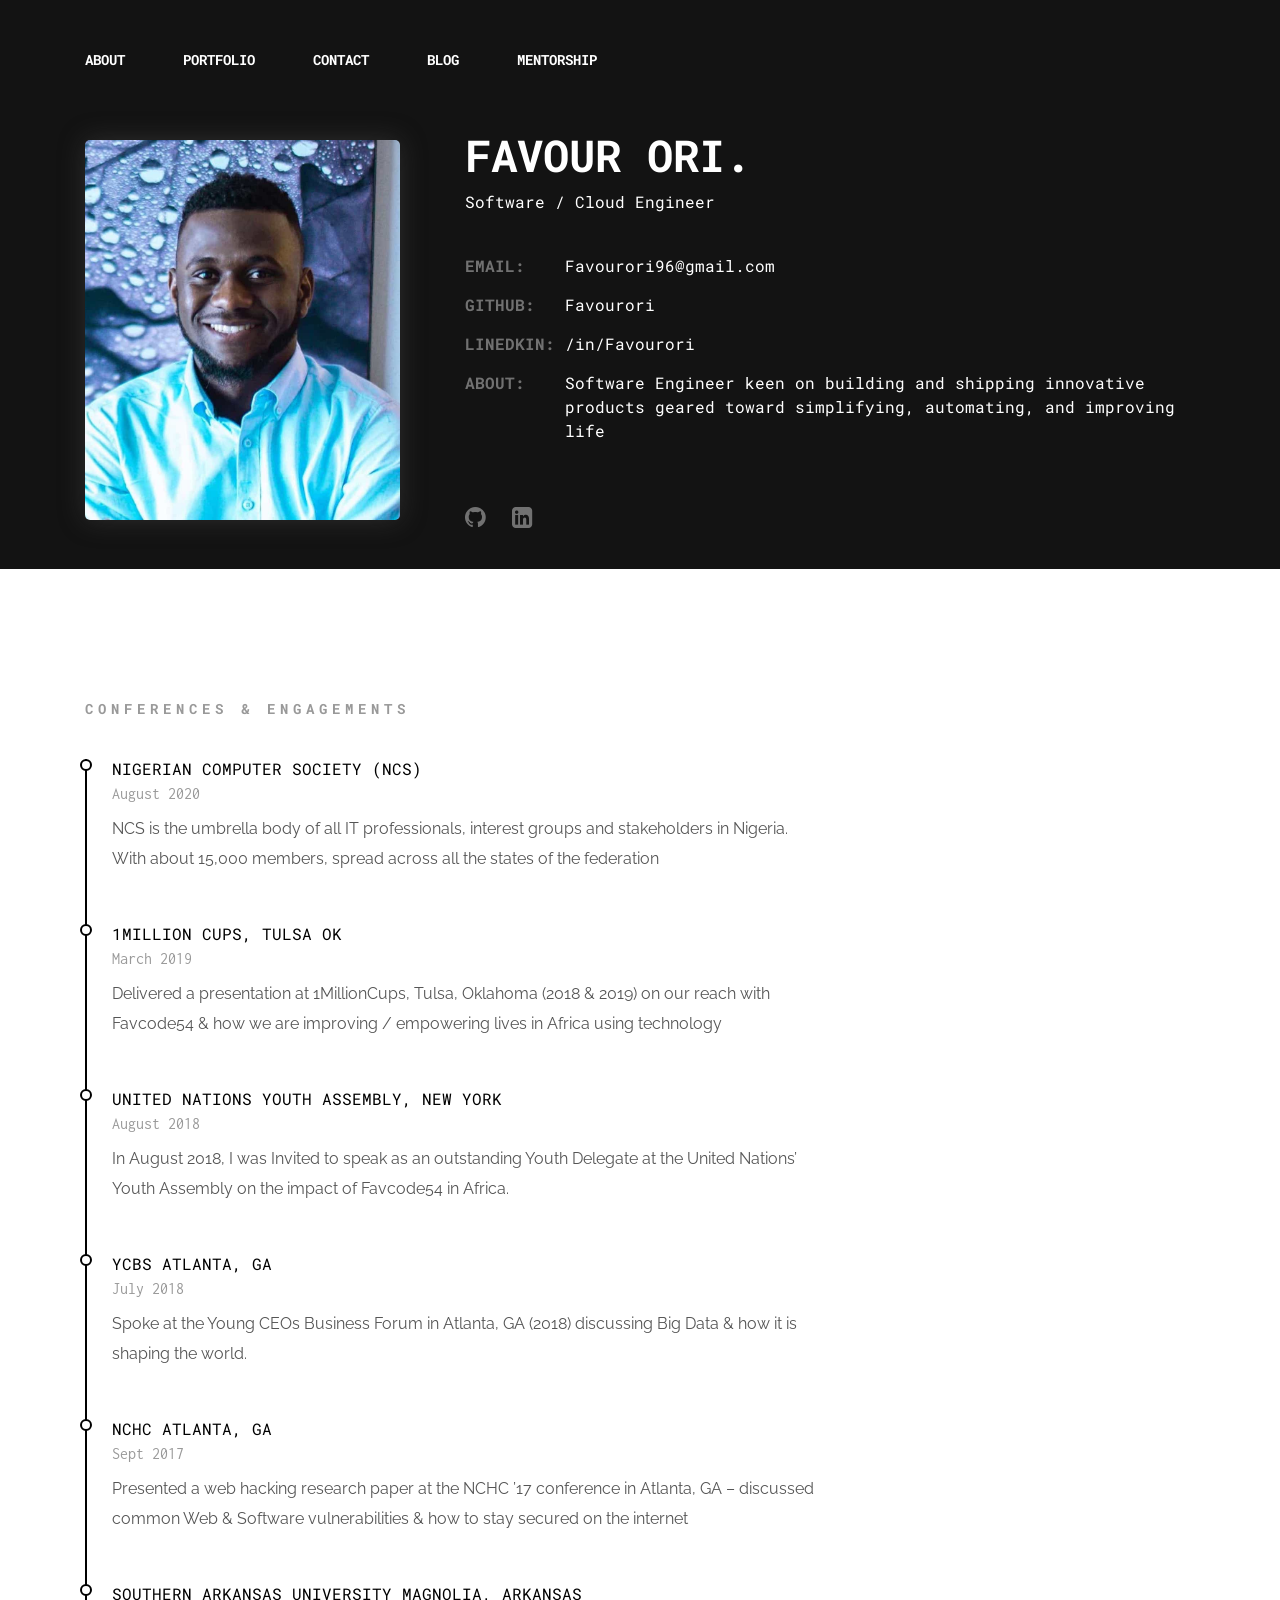
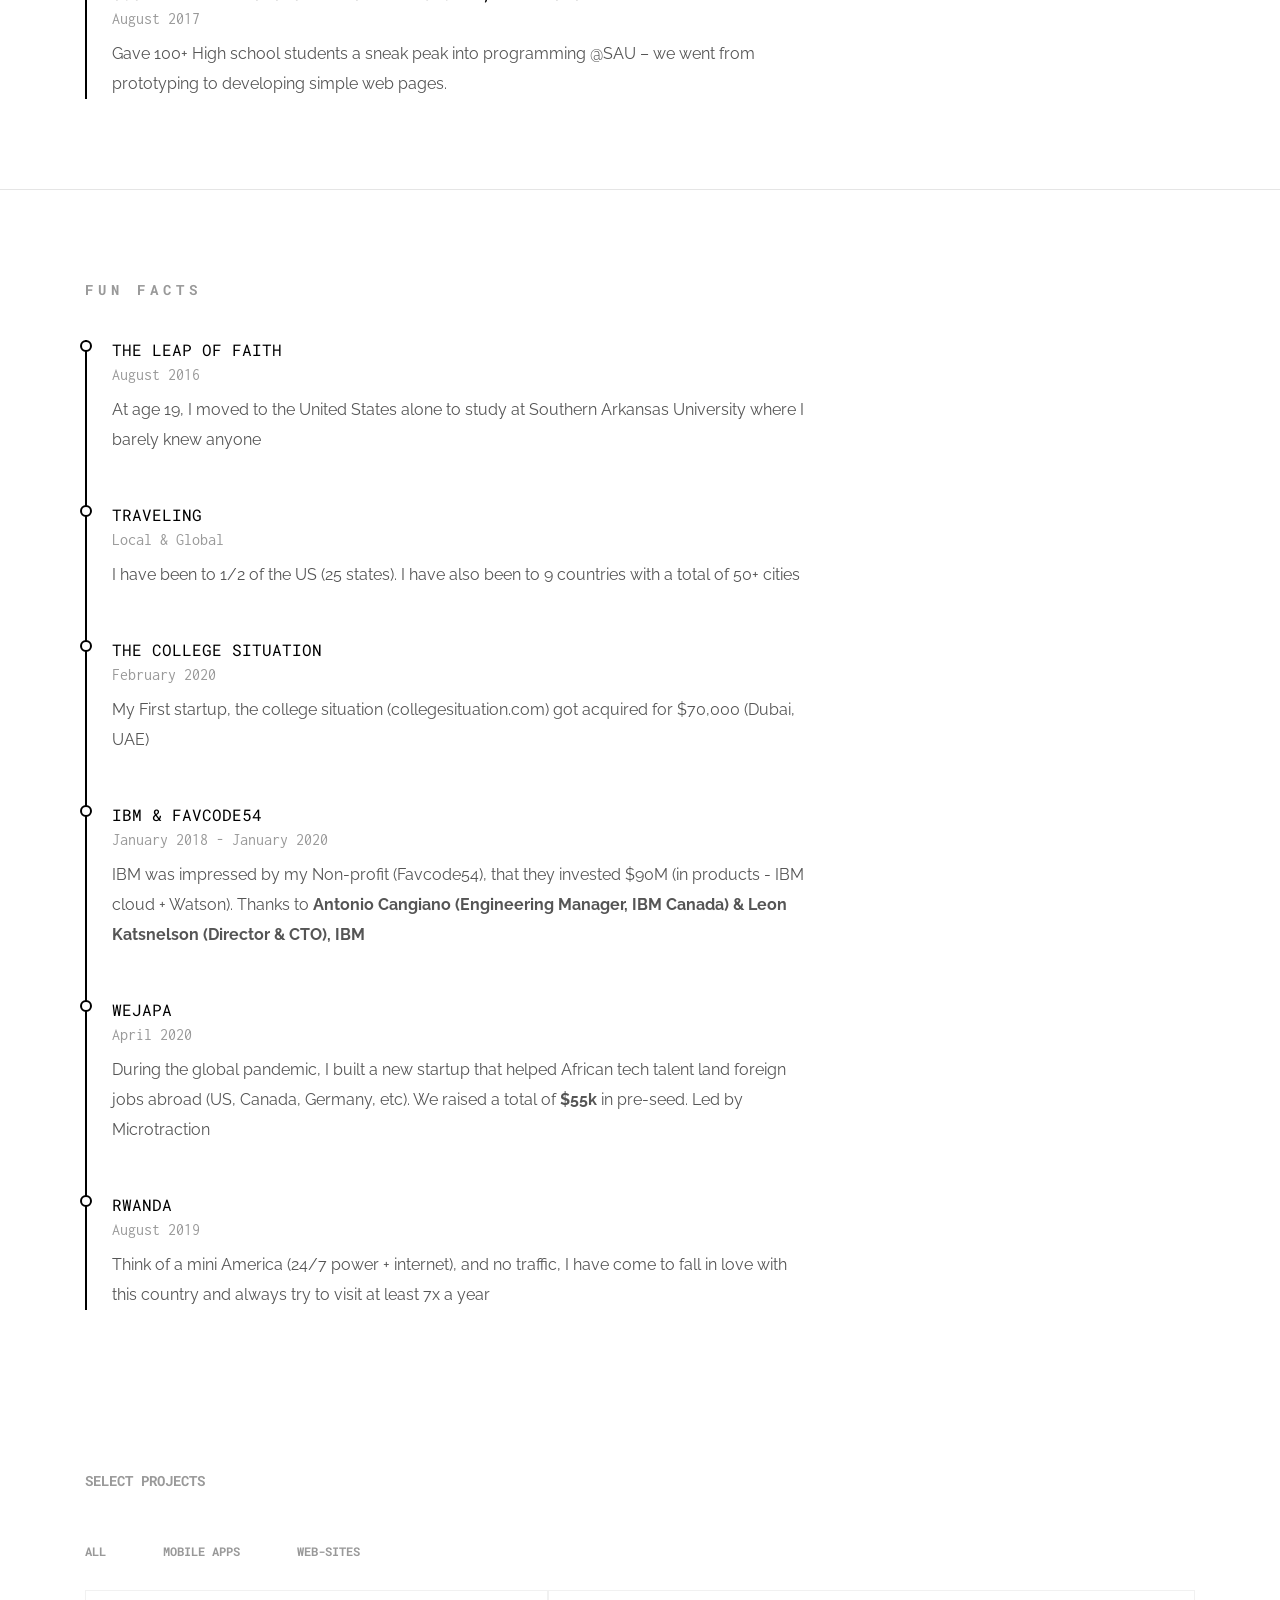
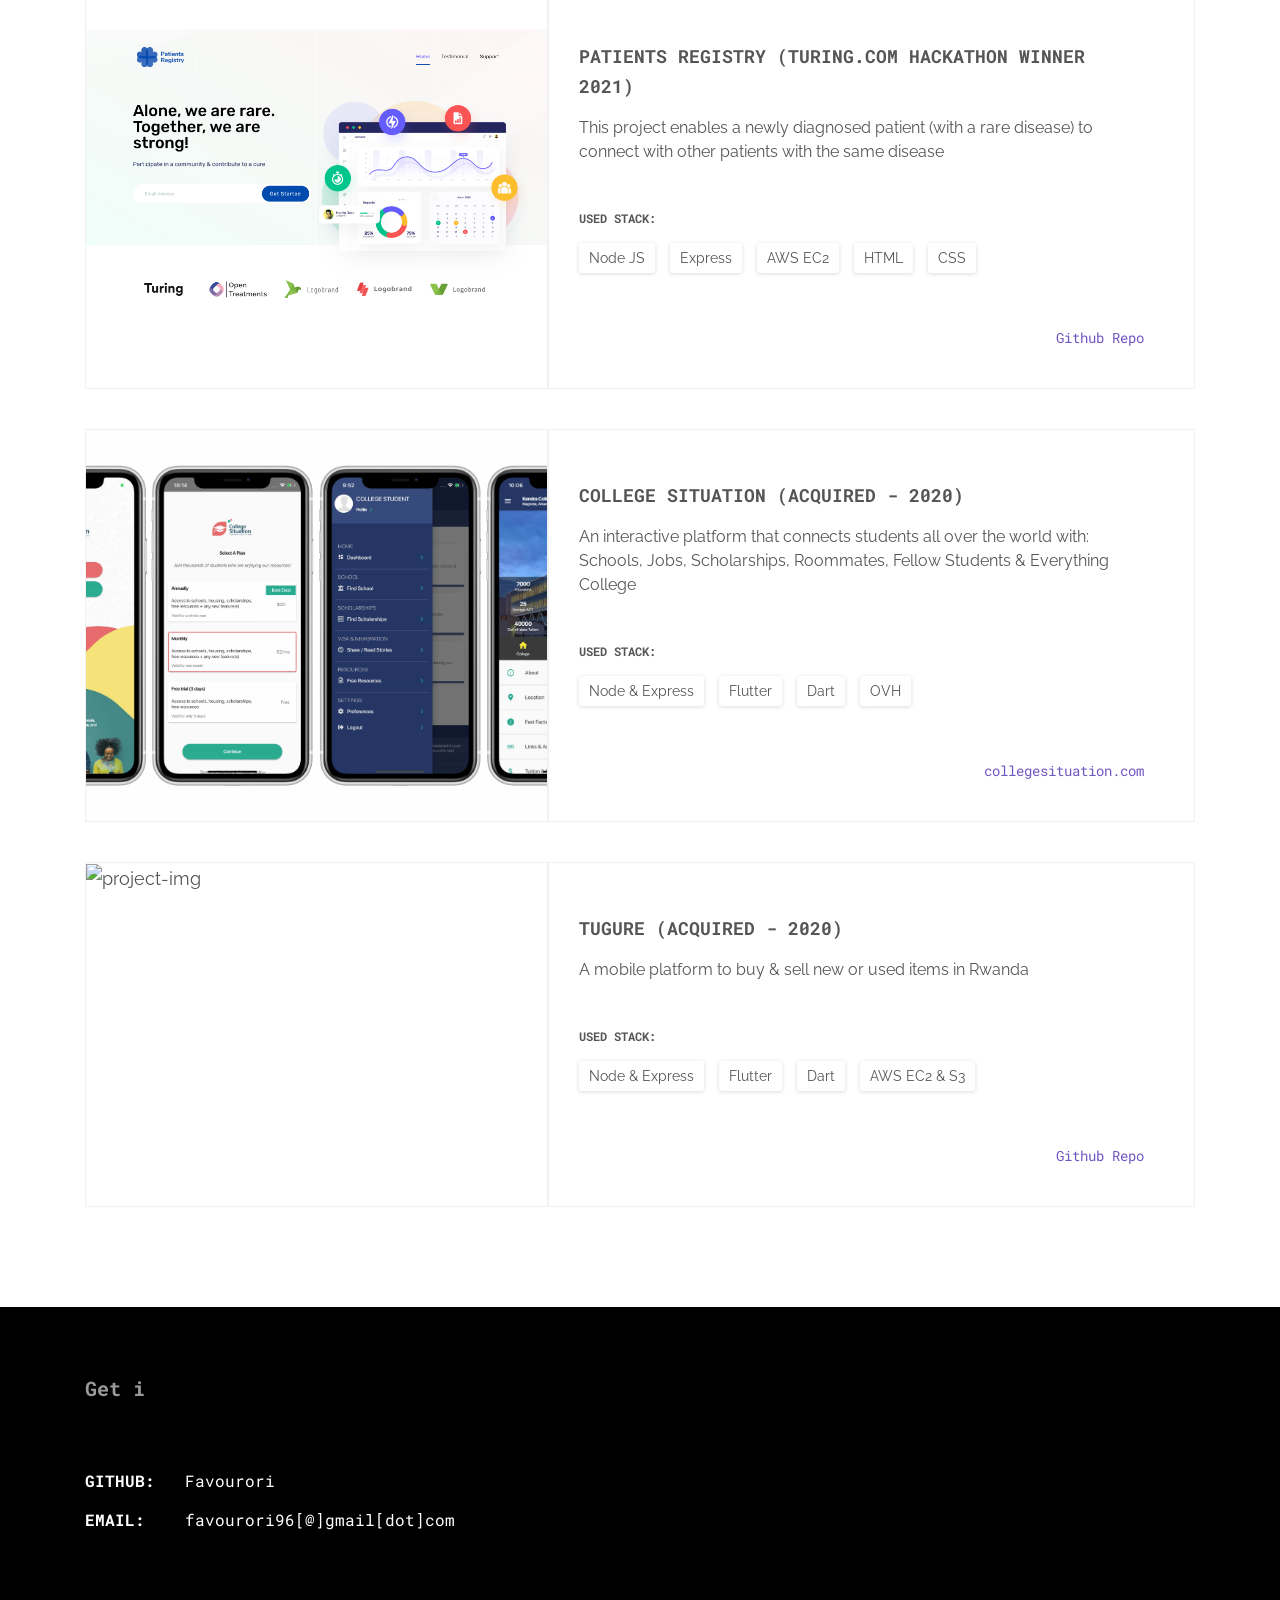
==== index.html @ 66836bf1 "update website" ====
<!DOCTYPE html>
<html lang="en">
<head>
  <meta charset="UTF-8">
  <meta name="viewport" content="width=device-width, initial-scale=1.0">
  <meta http-equiv="X-UA-Compatible" content="ie=edge">
  <meta name="keywords" content="Favour, Ori, Favour Ori, Developer, Software, Software Engineer, Ori favour, Ori Favour, Favor, Cloud, AWS">
  <meta name="description" content="Software Engineer passionate about building innovative products geared toward simplifying and improving life">
  <meta name="author" content="Favour Ori">
  <title>Favour Ori | Software Engineer</title>
  <link rel="icon" type="image/png" href="./assets/img/favicon.png"/>
  <style>
    @import url('https://fonts.googleapis.com/css2?family=Raleway:ital,wght@0,100;0,200;0,300;0,400;0,500;1,400&display=swap');
    </style>
  <link rel="stylesheet" href="assets/css/color.css">
  <link href="https://fonts.googleapis.com/css?family=Roboto|Roboto+Mono|Inconsolata" rel="stylesheet">
  <link href="https://cdn.materialdesignicons.com/2.0.46/css/materialdesignicons.min.css" rel="stylesheet">

</head>
<body style="font-family: 'Raleway', sans-serif">

<!--Main menu-->
  <div class="menu">
    <div class="container">
      <div class="row">
        <div class="menu__wrapper d-none d-lg-block col-md-12">
          <nav class="">
            <ul>
              <li><a href="#about">About</a></li>
              <li><a href="#portfolio">Portfolio</a></li>
              <li><a href="#contact">Contact</a></li>
              <li><a href="https://documentfavour.com/">Blog</a></li>
              <li><a href="mailto:favouroncode@gmail.com">Mentorship</a></li>
            </ul>
          </nav>
        </div>
        <div class="menu__wrapper col-md-12 d-lg-none">
          <button type="button" class="menu__mobile-button">
            <span><i class="fa fa-bars" aria-hidden="true"></i></span>
          </button>
        </div>
      </div>
    </div>
  </div>
<!--Main menu-->

<!-- Mobile menu -->
  <div class="mobile-menu d-lg-none">
    <div class="container">
      <div class="mobile-menu__close">
        <span><i class="mdi mdi-close" aria-hidden="true"></i></span>
      </div>
      <nav class="mobile-menu__wrapper">
        <ul>
          <li><a href="#about">About</a></li>
          <li><a href="#portfolio">Portfolio</a></li>
          <li><a href="#contact">Contact</a></li>
          <li><a href="https://documentfavour.com/">Blog</a></li>
        </ul>
      </nav>
    </div>
  </div>
<!-- Mobile menu -->

<!--Header-->
  <header class="main-header" style="background-color: black !important; " id="about">
    <div class="container">
      <div class="row personal-profile">
        <div class="col-md-4 personal-profile__avatar">
          <img class="" src="./assets/img/avatar.jpg" alt="avatar">
        </div>
        <div class="col-md-8">
          <p class="personal-profile__name">FAVOUR ORI.</p>
          <p class="personal-profile__work">Software / Cloud Engineer</p>
          <div class="personal-profile__contacts">
            <dl class="contact-list contact-list__opacity-titles">
            
            
            
              
              <dt>Email:</dt>
              <dd><a href="mailto:favourori96@gmail.com">Favourori96@gmail.com</a></dd>
              <dt>Github:</dt>
              <dd><a href="https://github.com/favourori" target="_blank">Favourori</a></dd>
              <dt>Linedkin:</dt>
              <dd><a href="https://www.linkedin.com/in/favourori/" target="_blank">/in/Favourori</a></dd>
              <dt>About:</dt>
              <dd>Software Engineer keen on building and shipping innovative products geared toward simplifying, automating, and improving life</dd> <br/>
          
            </dl>
          </div>
          <p class="personal-profile__social">
            <a href="https://github.com/favourori" target="_blank"><i class="fa fa-github"></i></a>
            <a href="https://www.linkedin.com/in/favourori/" target="_blank"><i class="fa fa-linkedin-square"></i></a>
      
          </p>
        </div>
      </div>
    </div>
  </header>
<!--Header-->



<!--Resume-->
  <section id="resume" class="container section">
    <div class="row">
    </div>
    <div class="row">
      <div class="col-md-8 section__resume resume-list">
        <h3 class="resume-list_title">Conferences & Engagements</h3>
        <div class="resume-list__block">
          <p class="resume-list__block-title">Nigerian Computer Society (NCS) </p>
          <p class="resume-list__block-date">August 2020</p>
          <p>
            NCS is the umbrella body of all IT professionals, interest groups and stakeholders in Nigeria.  With about 15,000 members, spread across all the states of the federation
          </p>
        </div>
        <div class="resume-list__block">
          <p class="resume-list__block-title">1Million Cups, Tulsa OK</p>
          <p class="resume-list__block-date">March 2019</p>
          <p>
            Delivered a presentation at 1MillionCups, Tulsa, Oklahoma (2018 & 2019) on our reach with Favcode54 & how we are improving / empowering lives in Africa using technology
          </p>
        </div>

        <div class="resume-list__block">
          <p class="resume-list__block-title">United Nations Youth Assembly, New York</p>
          <p class="resume-list__block-date">August 2018</p>
          <p>
            In August 2018, I was Invited to speak as an outstanding Youth Delegate at the United Nations’ Youth Assembly on the impact of Favcode54 in Africa.
          </p>
        </div>
        
        <div class="resume-list__block">
          <p class="resume-list__block-title">YCBS Atlanta, GA</p>
          <p class="resume-list__block-date">July 2018</p>
          <p>
            Spoke at the Young CEOs Business Forum in Atlanta, GA (2018) discussing Big Data & how it is shaping the world.
          </p>
        </div>

       

        <div class="resume-list__block">
          <p class="resume-list__block-title">NCHC Atlanta, GA</p>
          <p class="resume-list__block-date">Sept 2017</p>
          <p>
            Presented a web hacking research paper at the NCHC ’17 conference in Atlanta, GA – discussed common Web & Software vulnerabilities & how to stay secured on the internet

          </p>
        </div>

        <div class="resume-list__block">
          <p class="resume-list__block-title">Southern Arkansas University Magnolia, Arkansas </p>
          <p class="resume-list__block-date">August 2017</p>
          <p>
            Gave 100+ High school students a sneak peak into programming @SAU – we went from prototyping to developing simple web pages.
          </p>
        </div>
      </div>
    </div>
 
  
  </section>
<!--Resume-->


<hr/>

<!--Resume-->
<section id="resume" class="container section">
  <div class="row">
  </div>
  <div class="row">
    <div class="col-md-8 section__resume resume-list">
      <h3 class="resume-list_title">Fun facts</h3>
      <div class="resume-list__block">
        <p class="resume-list__block-title">The leap of Faith</p>
        <p class="resume-list__block-date">August 2016</p>
        <p>
        At  age 19, I moved to the United States alone to study at Southern Arkansas University where I barely knew anyone
        </p>
      </div>
      <div class="resume-list__block">
        <p class="resume-list__block-title">Traveling</p>
        <p class="resume-list__block-date">Local & Global</p>
        <p>
I have been to 1/2 of the US (25 states). I have also been to 9 countries with a total of 50+ cities
        </p>
      </div>

      <div class="resume-list__block">
        <p class="resume-list__block-title">The College Situation</p>
        <p class="resume-list__block-date">February 2020</p>
        <p>
         My First startup, the college situation (collegesituation.com) got acquired for $70,000 (Dubai, UAE)
        </p>
      </div>
      
      <div class="resume-list__block">
        <p class="resume-list__block-title">IBM & FavCode54</p>
        <p class="resume-list__block-date">January 2018 - January 2020</p>
        <p>
          IBM was impressed by my Non-profit (Favcode54), that they invested $90M (in products - IBM cloud + Watson). Thanks to <b>Antonio Cangiano (Engineering Manager, IBM Canada)  & Leon Katsnelson (Director & CTO), IBM</b> 

        </p>
      </div>

     

      <div class="resume-list__block">
        <p class="resume-list__block-title">WeJapa</p>
        <p class="resume-list__block-date">April 2020</p>
        <p>
During the global pandemic, I built a new startup that helped African tech talent land foreign jobs abroad (US, Canada, Germany, etc). We raised a total  of <b>$55k</b> in pre-seed. Led by Microtraction

        </p>
      </div>

      <div class="resume-list__block">
        <p class="resume-list__block-title">Rwanda </p>
        <p class="resume-list__block-date">August 2019</p>
        <p>
          Think of a mini America (24/7 power + internet), and no traffic, I have come to fall in love with this country and always try to visit at least 7x a year
        </p>
      </div>
    </div>
  </div>


</section>
<!--Resume-->




<!--Portfolio-->
  <section id="portfolio" class="container section">
    <div class="row">
      <div class="col-md-12">
        <h3 id="" class="section__title">SELECT PROJECTS</h2>
      </div>
    </div>
    <div class="row portfolio-menu">
      <div class="col-md-12">
        <nav>
          <ul>
            <li><a href="" data-portfolio-target-tag="all">all</a></li>
            <li><a href="" data-portfolio-target-tag="mobile apps">mobile apps</a></li>
            <li><a href="" data-portfolio-target-tag="web-sites">web-sites</a></li>
          </ul>
        </nav>
      </div>
    </div>
    <div class="portfolio-cards">
      
     
      <div class="row project-card" data-toggle="modal"  data-portfolio-tag="web-sites">
        <div class="col-md-6 col-lg-5 project-card__img">
          <img class="" src="assets/img/turing.png" alt="project-img">
        </div>
        <div class="col-md-6 col-lg-7 project-card__info">
          <h3 class="project-card__title">Patients Registry (Turing.com Hackathon Winner 2021) </h3>
          <p class="project-card__description">
            This project enables a newly diagnosed patient (with a rare disease) to connect with other patients with the same disease
          </p>
          <p class="project-card__stack">Used stack:</p>
          <ul class="tags">
            <li>Node JS</li>
          <li>Express</li>
          <li>AWS EC2</li>
          <li>HTML</li>
          <li>CSS</li>
          </ul>
          <a href="https://github.com/favourori/PatientsRegistryAPI" class="project-card__link">Github Repo</a>
        </div>
      </div>
      <div class="row project-card"  data-toggle="modal" data-target="#portfolioModal" data-portfolio-tag="mobile apps">
        <div class="col-md-6 col-lg-5 project-card__img">
          <img class="" src="assets/img/college-situation.jpg" alt="project-img">
        </div>
        <div class="col-md-6 col-lg-7 project-card__info">
          <h3 class="project-card__title">College Situation (Acquired - 2020)</h3>
          <p class="project-card__description">
            An interactive platform that connects students all over the world with: Schools, Jobs, Scholarships, Roommates, Fellow Students & Everything College
          </p>
          <p class="project-card__stack">Used stack:</p>
          <ul class="tags">
            <li>Node & Express</li>
          <li>Flutter</li>
          <li>Dart</li>
          <li>OVH</li>
    
          </ul>
          <a href="http://collegesituation.com/" class="project-card__link">collegesituation.com</a>
        </div>
      </div>
      <div class="row project-card"  data-toggle="modal" data-target="#portfolioModal" data-portfolio-tag="mobile apps">
        <div class="col-md-6 col-lg-5 project-card__img">
        <img class="" src="assets/img/tugure.png" alt="project-img">
      </div>
        <div class="col-md-6 col-lg-7 project-card__info">
        <h3 class="project-card__title">Tugure (Acquired - 2020) </h3>
        <p class="project-card__description">
          A mobile platform to buy & sell new or used items in Rwanda
        </p>
        <p class="project-card__stack">Used stack:</p>
        <ul class="tags">
          <li>Node & Express</li>
          <li>Flutter</li>
          <li>Dart</li>
          <li>AWS EC2 & S3</li>
        </ul>
        <a href="https://github.com/favourori/buysellAPI" class="project-card__link">Github Repo</a>
      </div>
    
      </div>
    </div>
  </section>
<!--Portfolio-->



<!--Contact-->
  <div class="background" style="background-color: black">
    <div id="contact" class="container section">
      <div class="row">
        <div class="col-md-12">
          <p id="contacts_header" class="section__title" style="font-size: 20px!important;">Get in touch_</p>
        </div>
      </div>
      <div class="row contacts">
        <div class="col-md-5 col-lg-4">
          <div class="contacts__list">
            <dl class="contact-list">
              <dt>Github:</dt>
              <dd><a href="https://github.com/favourori">Favourori</a></dd>
              <dt>Email:</dt>
              <dd><a href="mailto:favourori96@gmail.com">favourori96[@]gmail[dot]com</a></dd>
            </dl>
            
          </div>
       
        </div>
      </div>
    </div>
  </div>
<!--Contact-->


  <script src="assets/js/jquery-2.2.4.min.js"></script>
  <script src="assets/js/popper.min.js"></script>
  <script src="assets/js/bootstrap.min.js"></script>
  <script src="assets/js/menu.js"></script>
  <script src="assets/js/jquery.waypoints.js"></script>
  <script src="assets/js/progress-list.js"></script>
  <script src="assets/js/section.js"></script>
  <script src="assets/js/portfolio-filter.js"></script>
  <script src="assets/js/slider-carousel.js"></script>
  <script src="assets/js/mobile-menu.js"></script>
  <script src="assets/js/contacts.js"></script>
  <script src="assets/js/mbclicker.min.js"></script>
  <script src="assets/js/site-btn.js"></script>
  <script src="assets/js/style-switcher.js"></script>
</body>
</html>
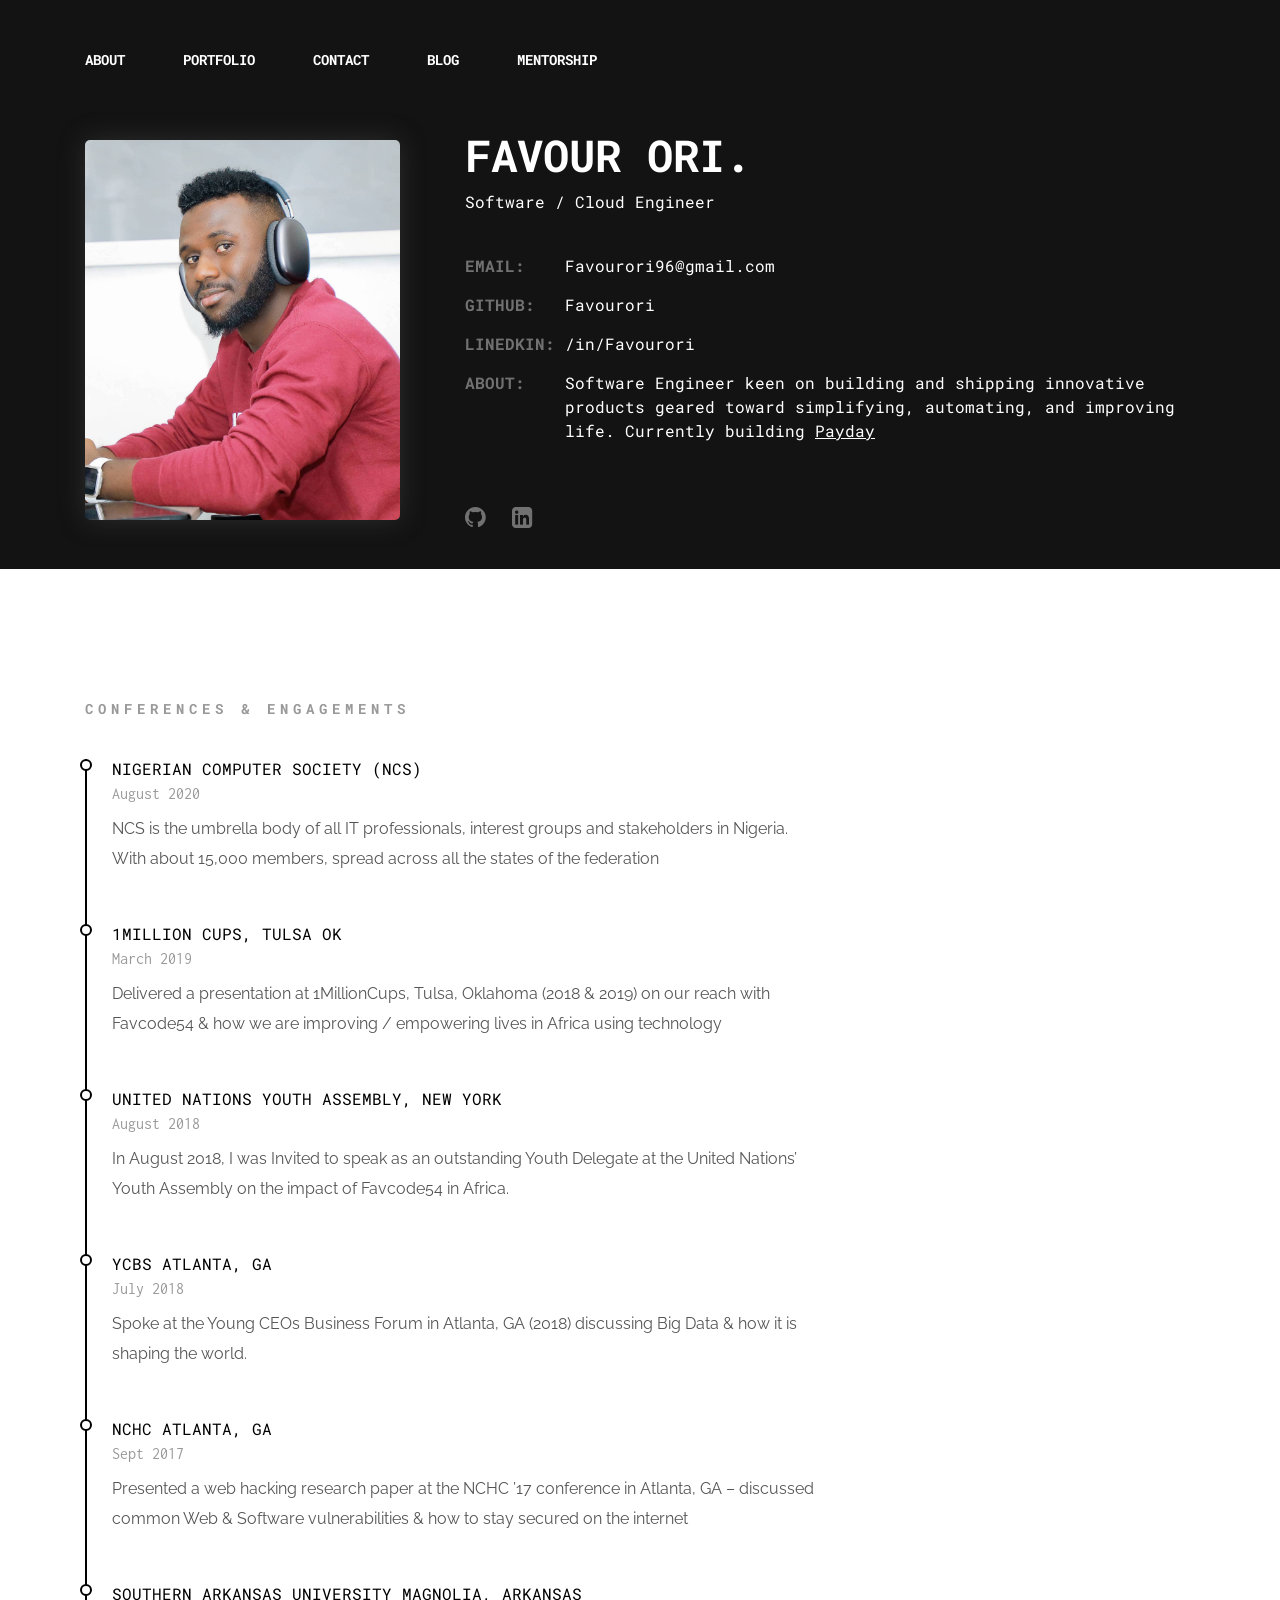
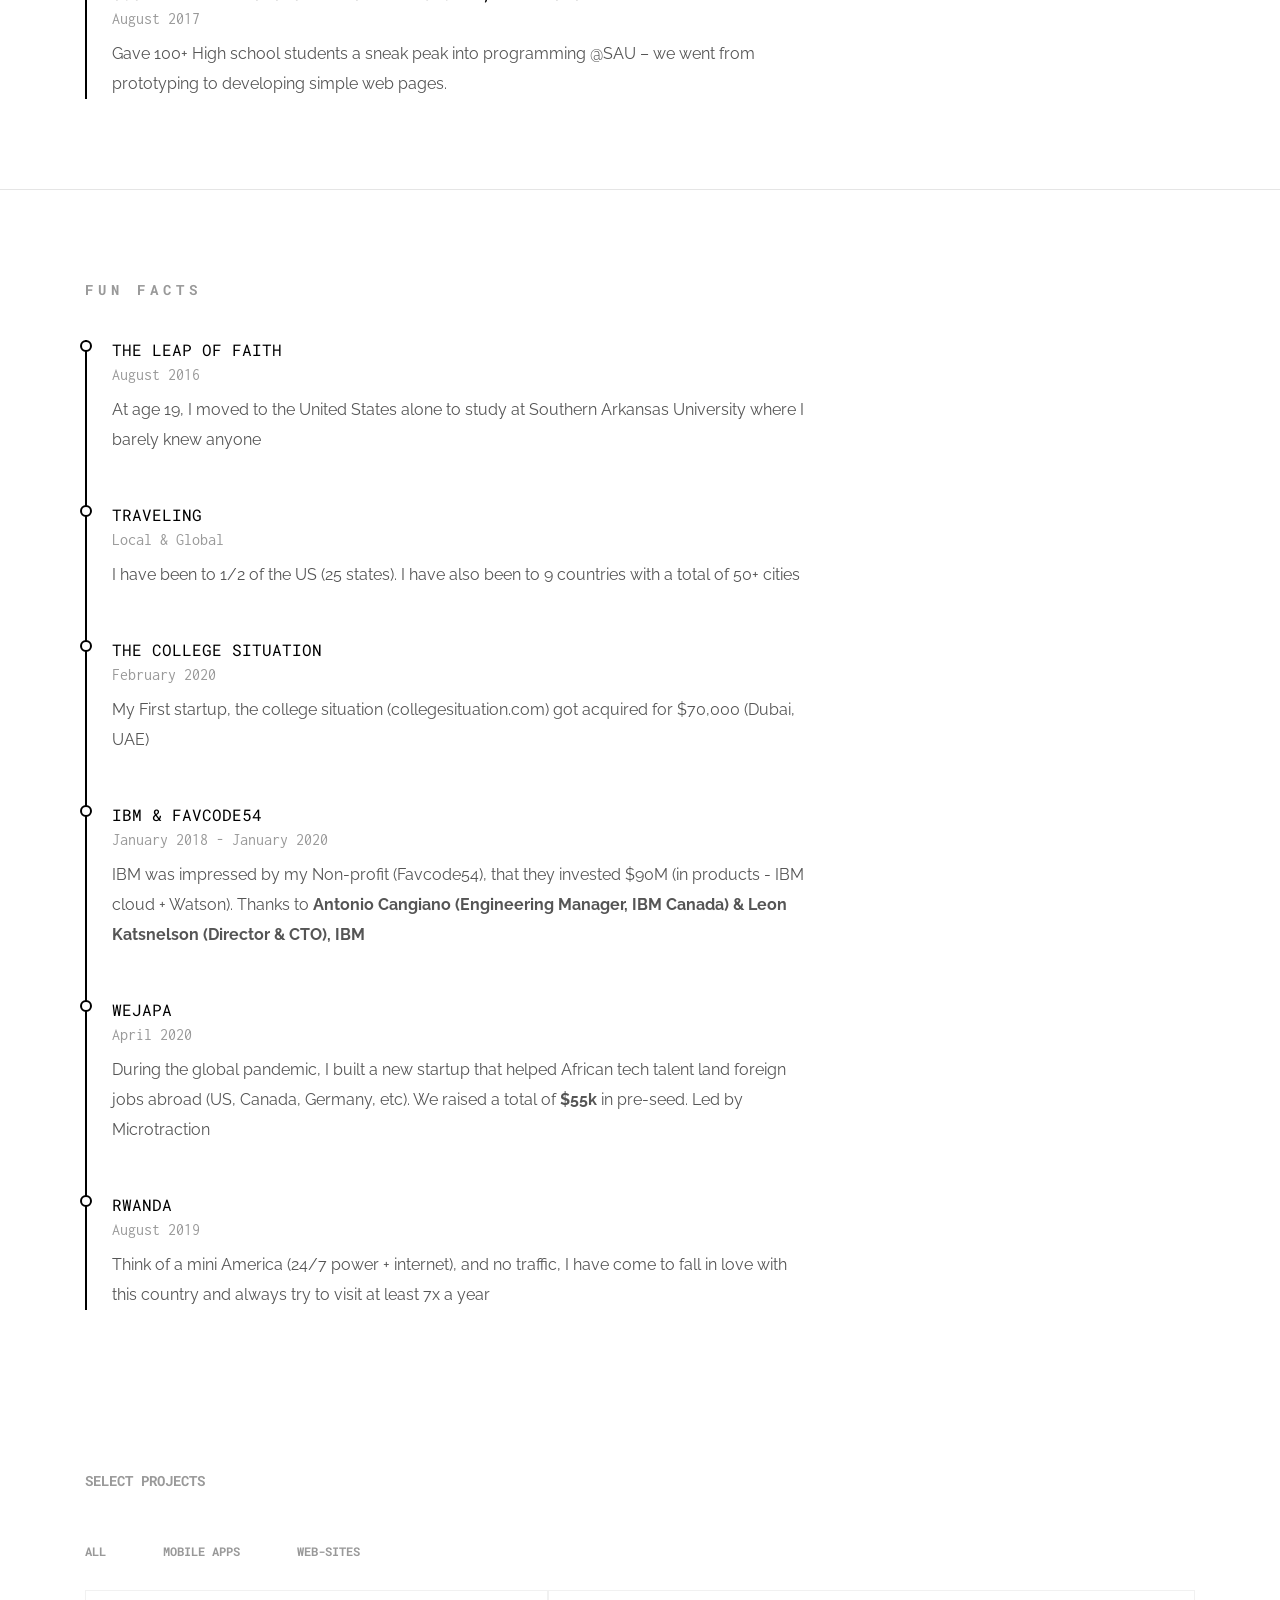
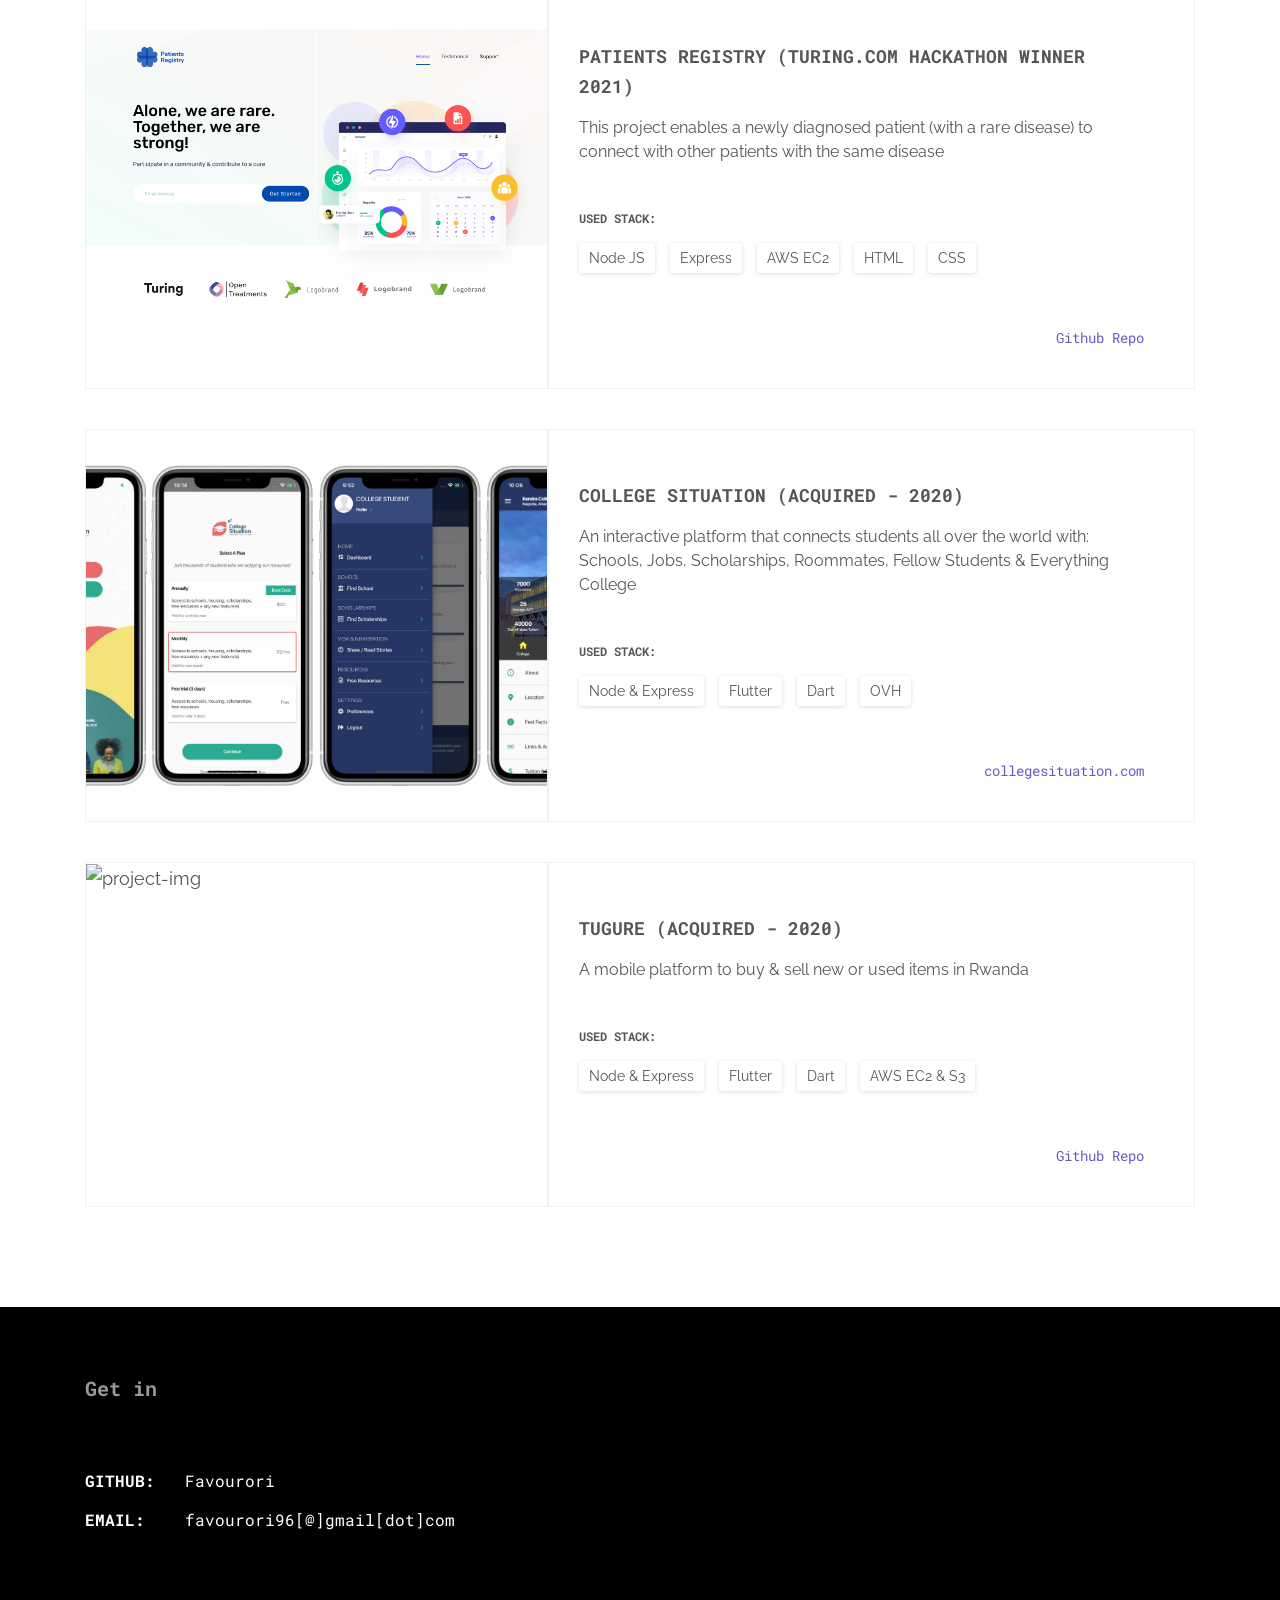
==== commit eb22e6fb: "updated website 🥳" ====
--- a/index.html
+++ b/index.html
@@ -30,7 +30,7 @@
               <li><a href="#portfolio">Portfolio</a></li>
               <li><a href="#contact">Contact</a></li>
               <li><a href="https://documentfavour.com/">Blog</a></li>
-              <li><a href="mailto:favouroncode@gmail.com">Mentorship</a></li>
+              <li><a href="mailto:favouroncode@gmail.com?subject=2021 Tech / SWE Mentorship">Mentorship</a></li>
             </ul>
           </nav>
         </div>
@@ -85,7 +85,7 @@
               <dt>Linedkin:</dt>
               <dd><a href="https://www.linkedin.com/in/favourori/" target="_blank">/in/Favourori</a></dd>
               <dt>About:</dt>
-              <dd>Software Engineer keen on building and shipping innovative products geared toward simplifying, automating, and improving life</dd> <br/>
+              <dd>Software Engineer keen on building and shipping innovative products geared toward simplifying, automating, and improving life. Currently building <a href="https://www.usepayday.com"> <u>Payday</u></a></dd> <br/>
           
             </dl>
           </div>
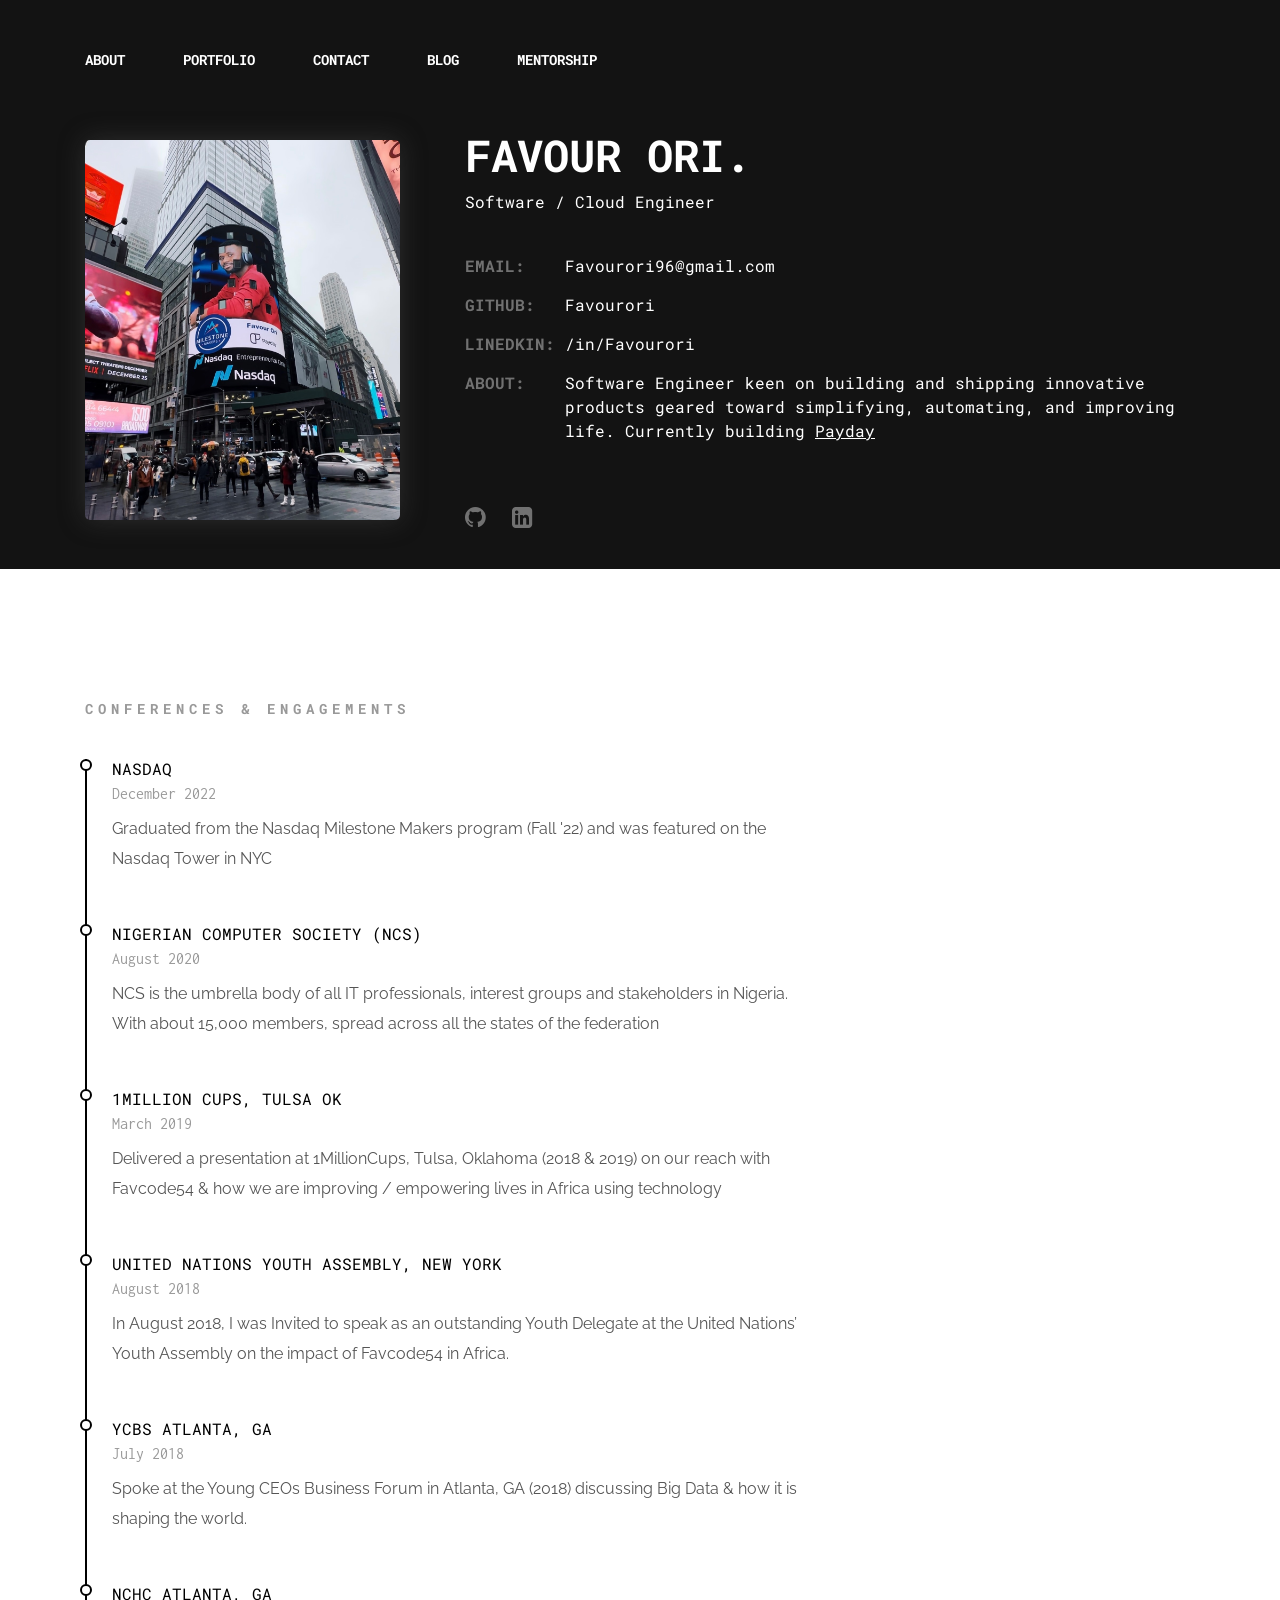
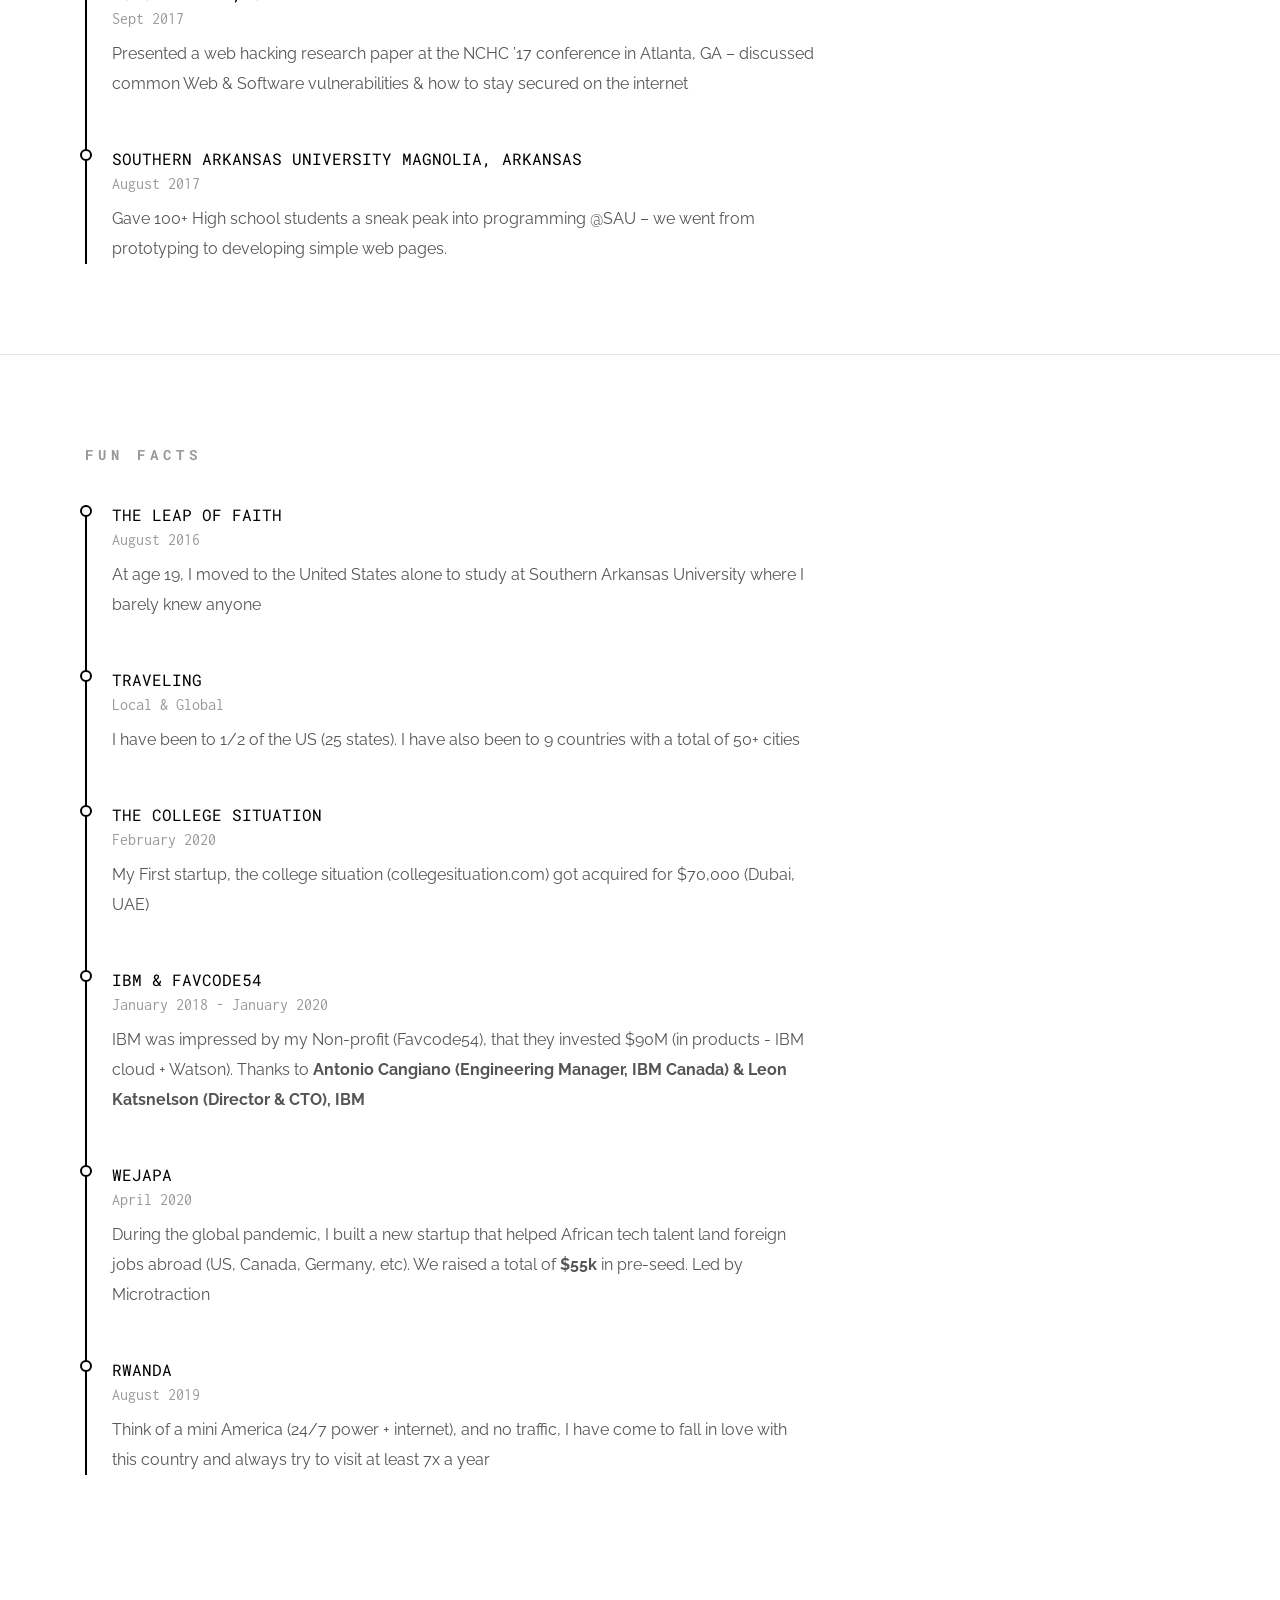
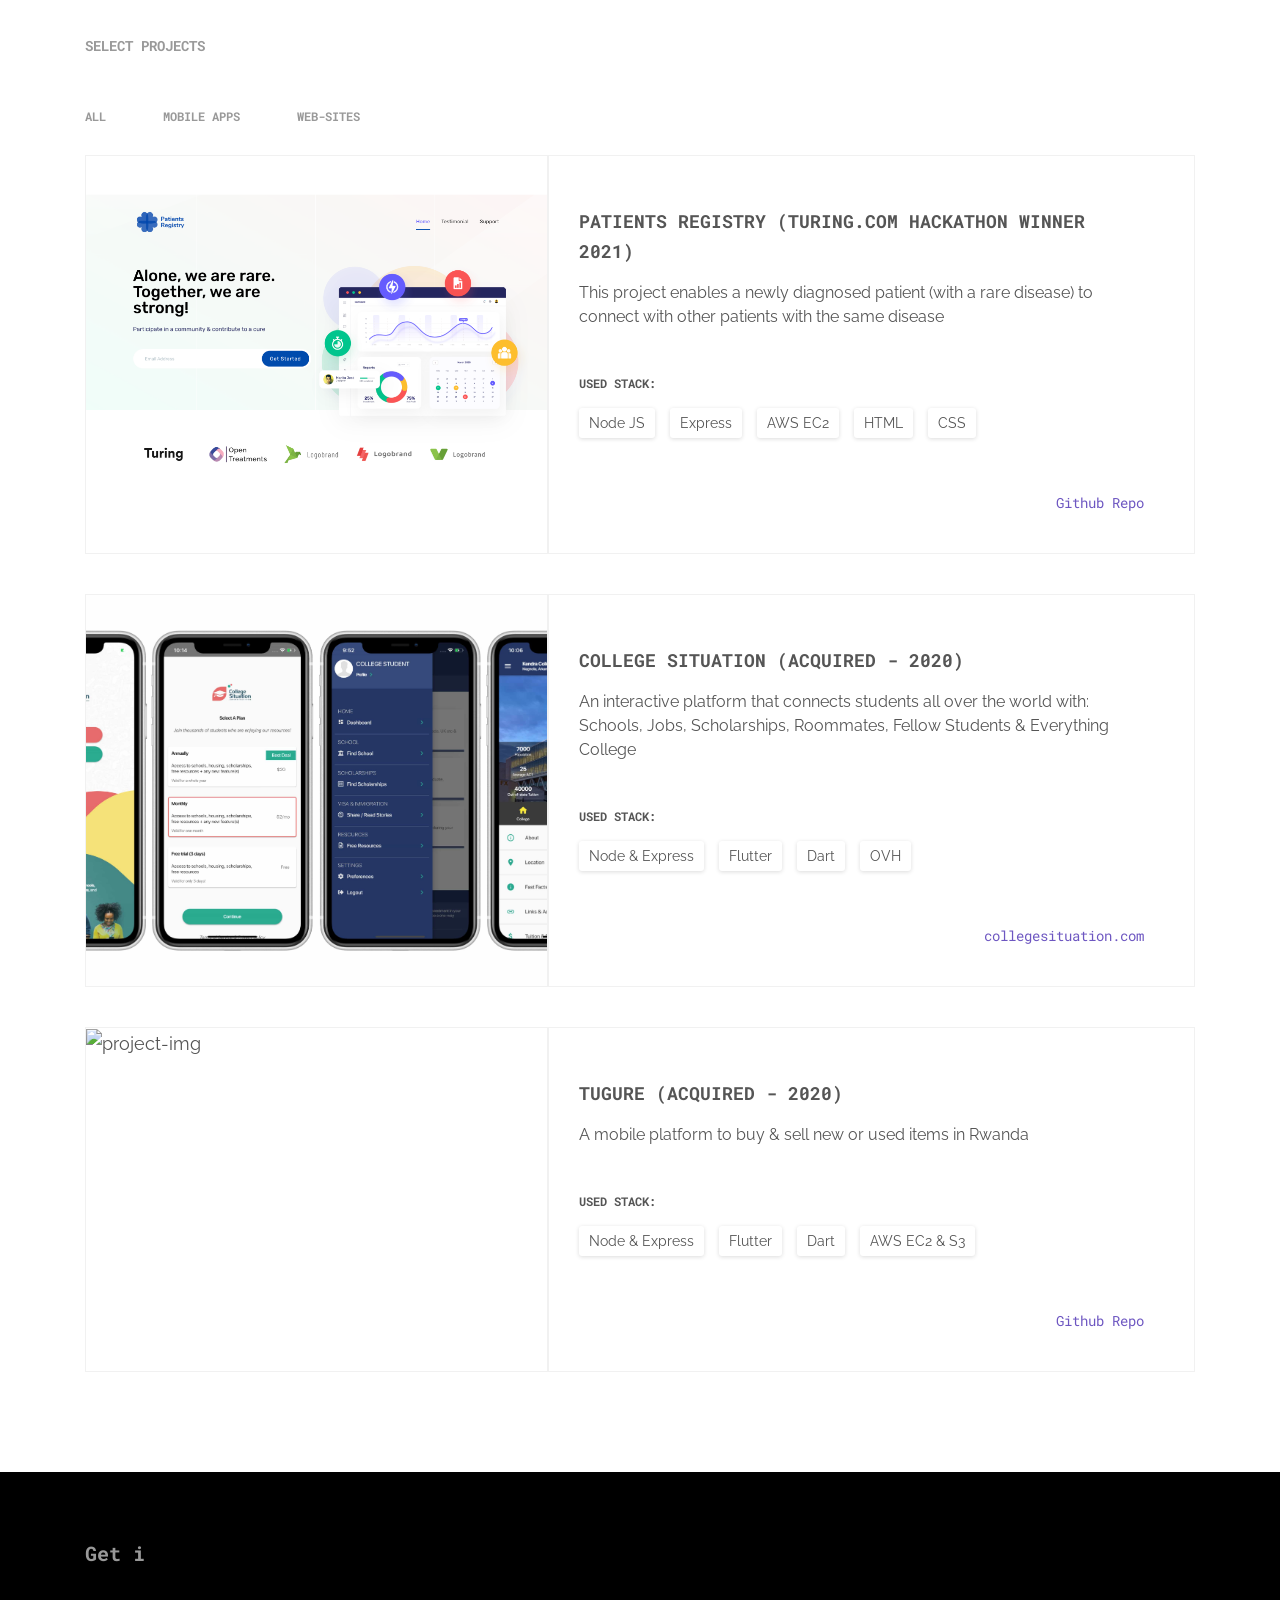
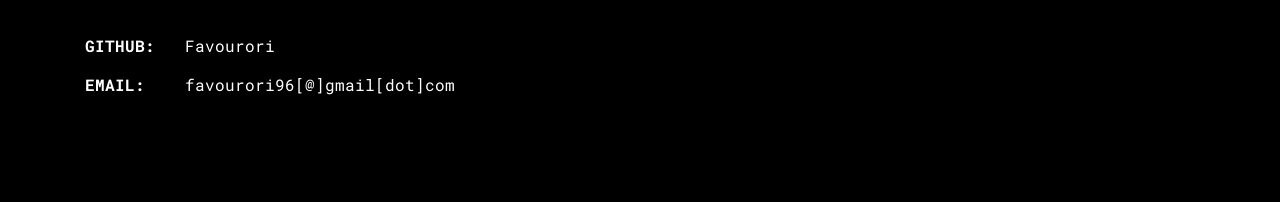
==== commit e38a0de5: "updated conf & eng" ====
--- a/index.html
+++ b/index.html
@@ -110,6 +110,13 @@
       <div class="col-md-8 section__resume resume-list">
         <h3 class="resume-list_title">Conferences & Engagements</h3>
         <div class="resume-list__block">
+          <p class="resume-list__block-title">Nasdaq</p>
+          <p class="resume-list__block-date">December 2022</p>
+          <p>
+           Graduated from the Nasdaq Milestone Makers program (Fall '22) and was featured on the Nasdaq Tower in NYC
+          </p>
+        </div>
+        <div class="resume-list__block">
           <p class="resume-list__block-title">Nigerian Computer Society (NCS) </p>
           <p class="resume-list__block-date">August 2020</p>
           <p>
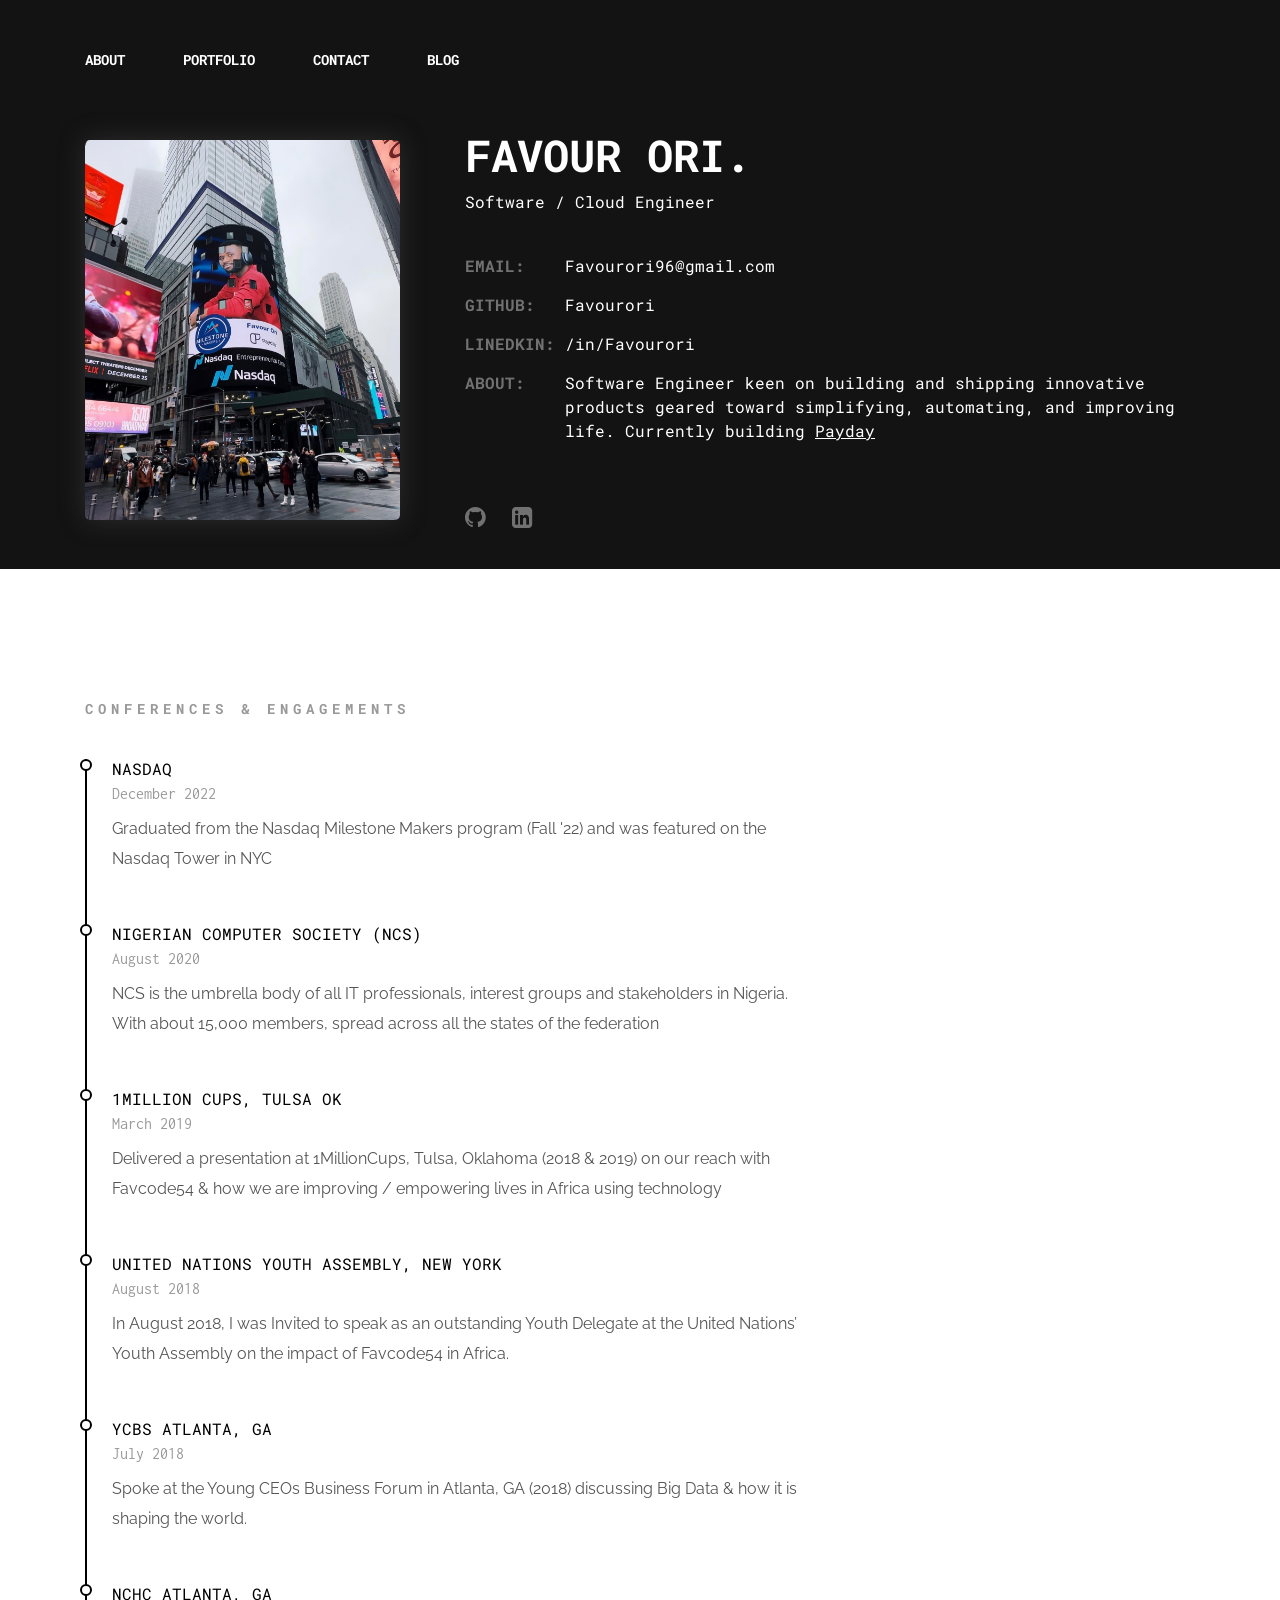
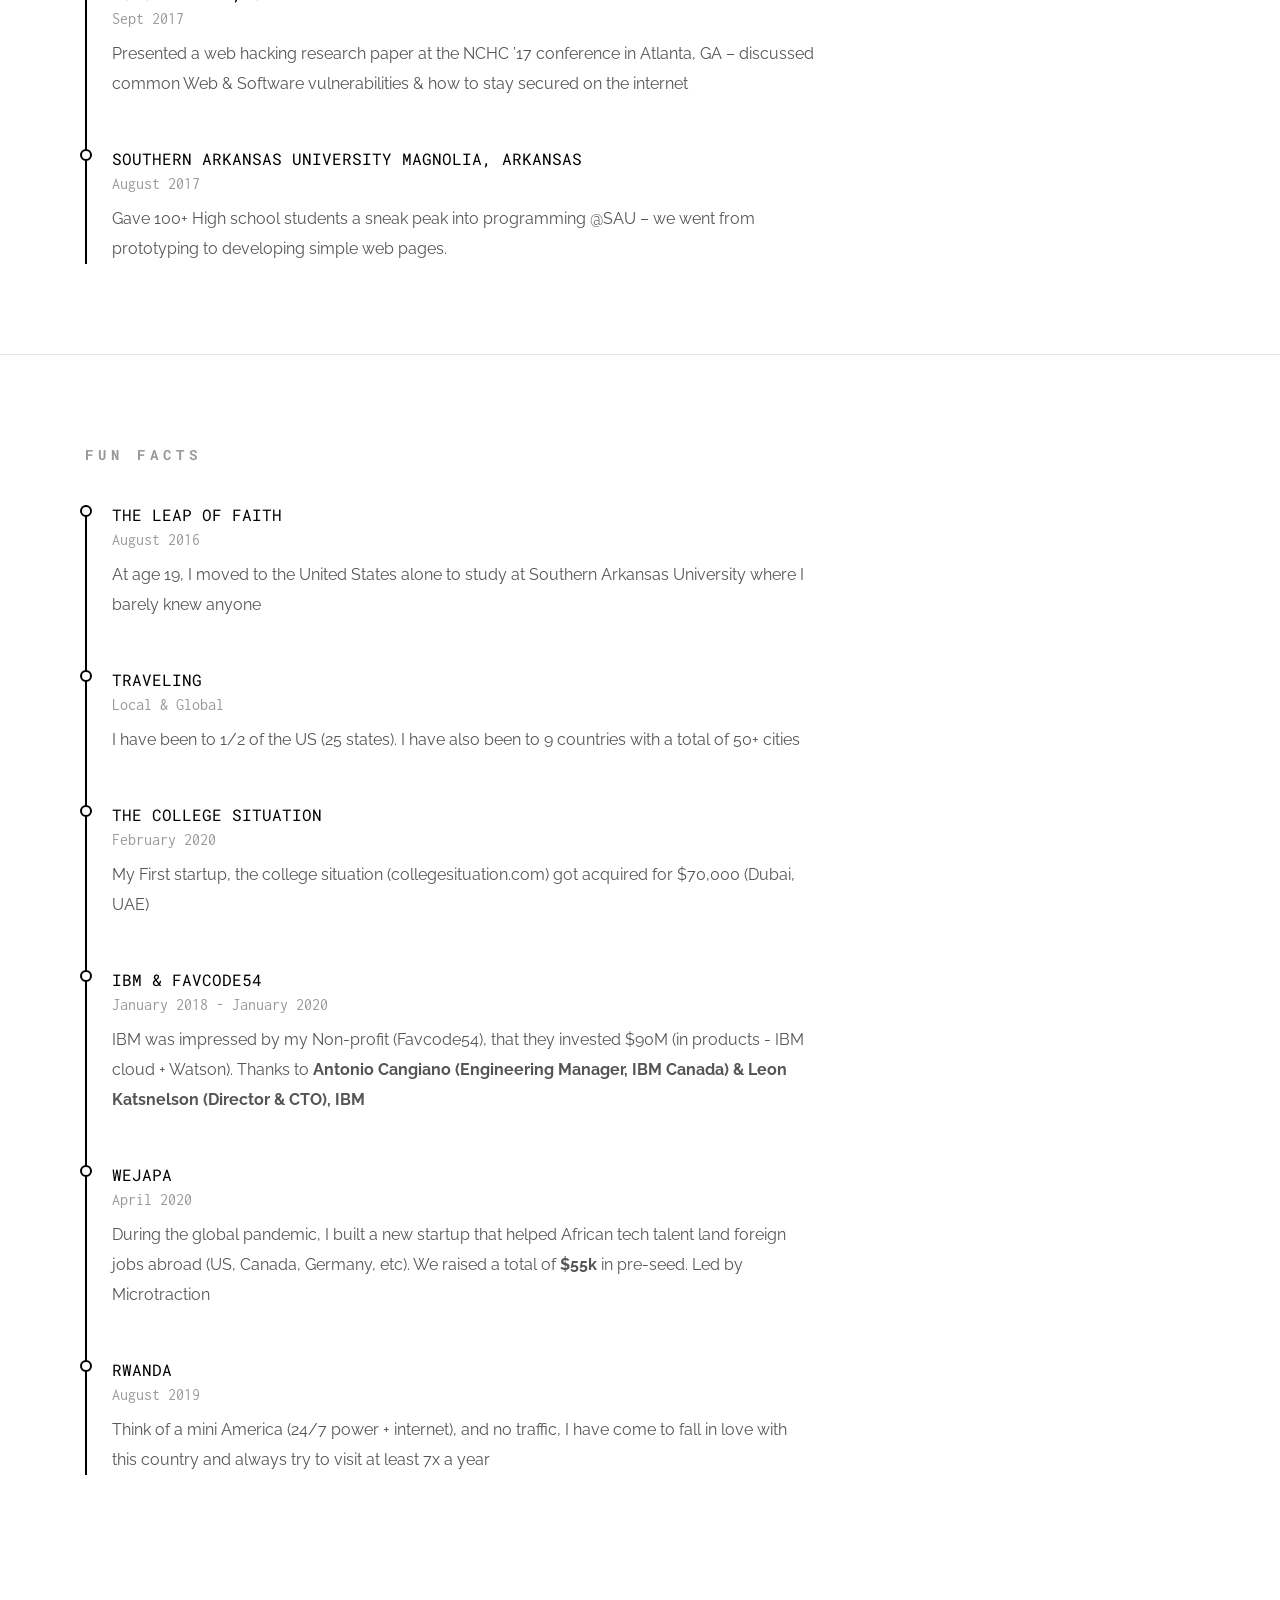
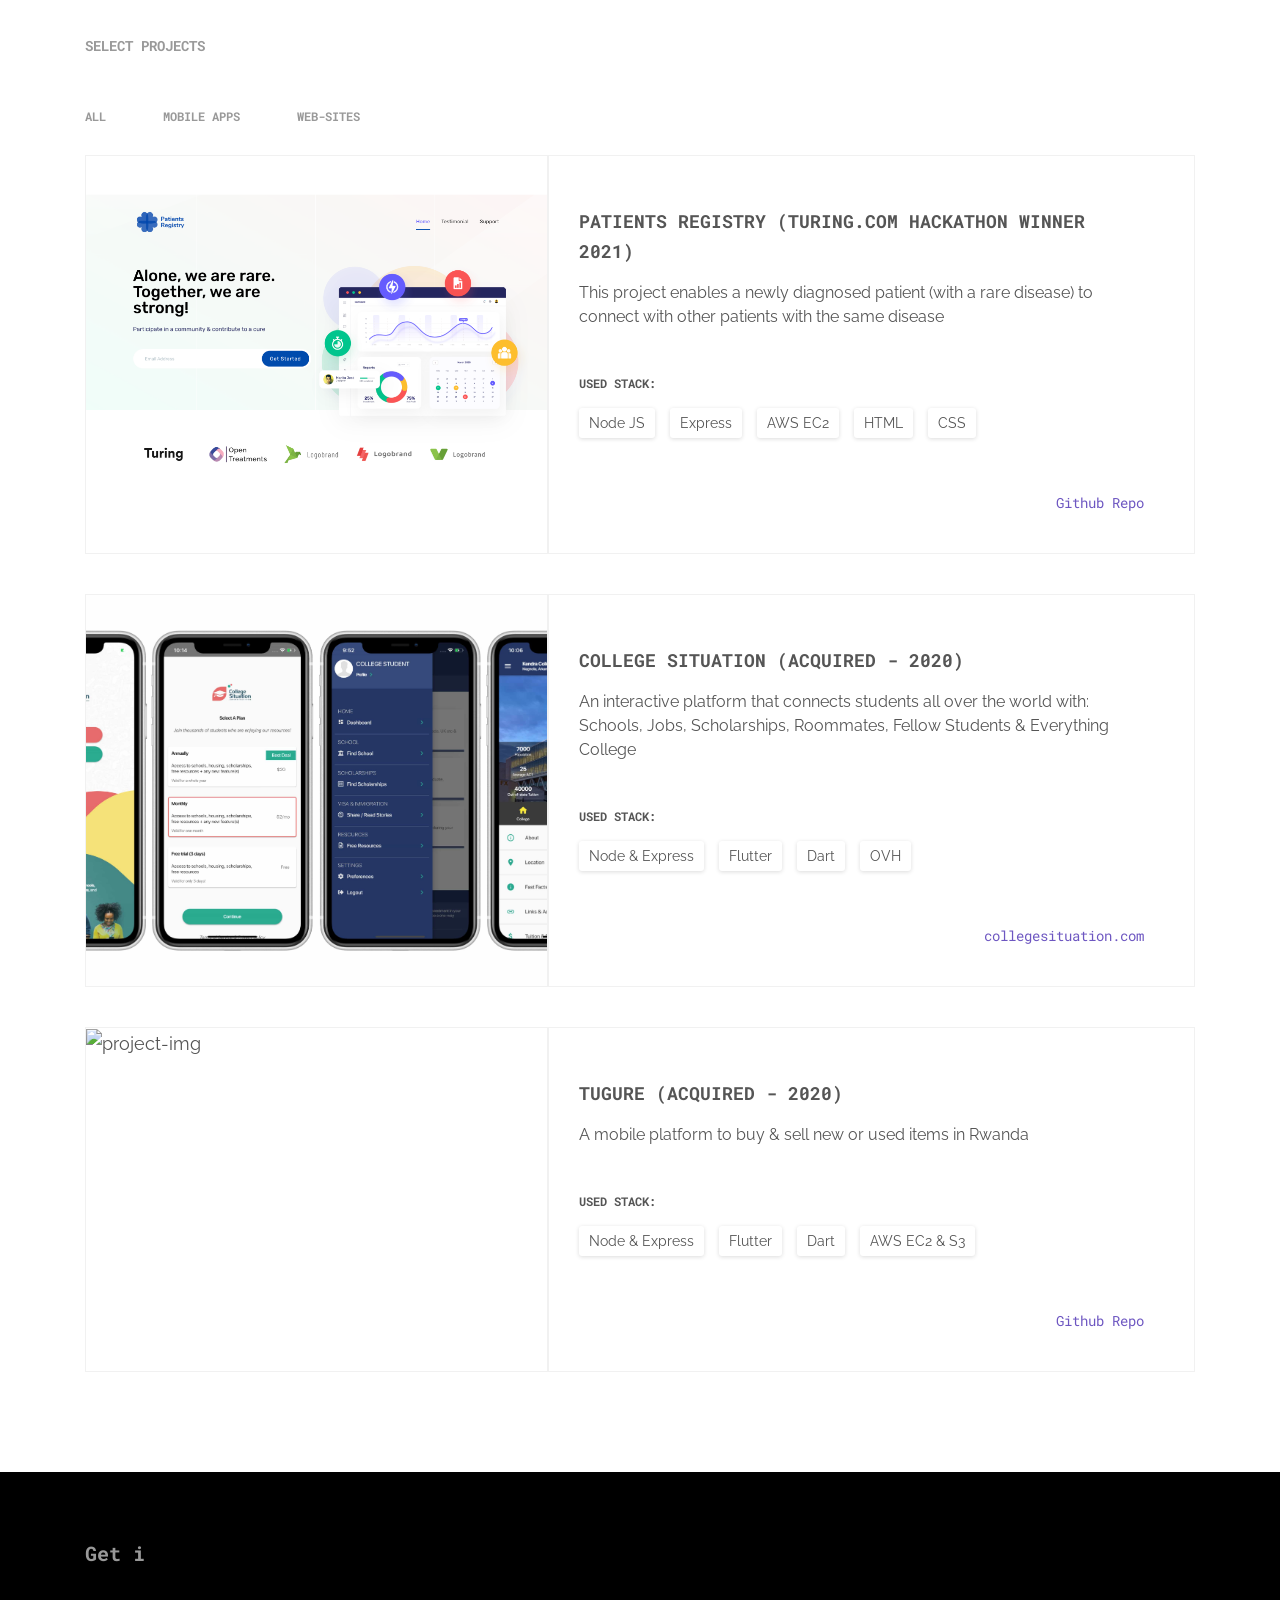
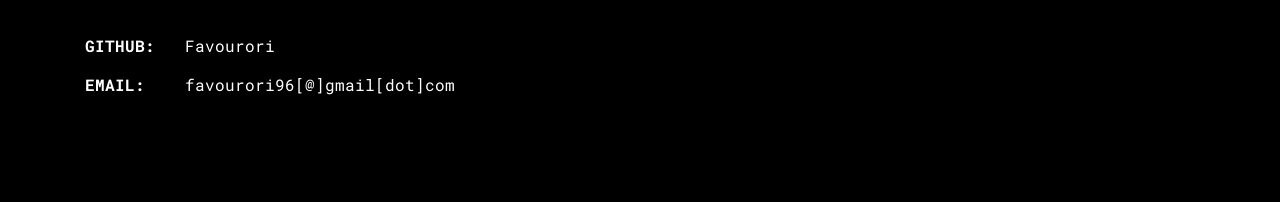
==== commit 167a51b4: "removed mentorship" ====
--- a/index.html
+++ b/index.html
@@ -30,7 +30,7 @@
               <li><a href="#portfolio">Portfolio</a></li>
               <li><a href="#contact">Contact</a></li>
               <li><a href="https://documentfavour.com/">Blog</a></li>
-              <li><a href="mailto:favouroncode@gmail.com?subject=2021 Tech / SWE Mentorship">Mentorship</a></li>
+    
             </ul>
           </nav>
         </div>
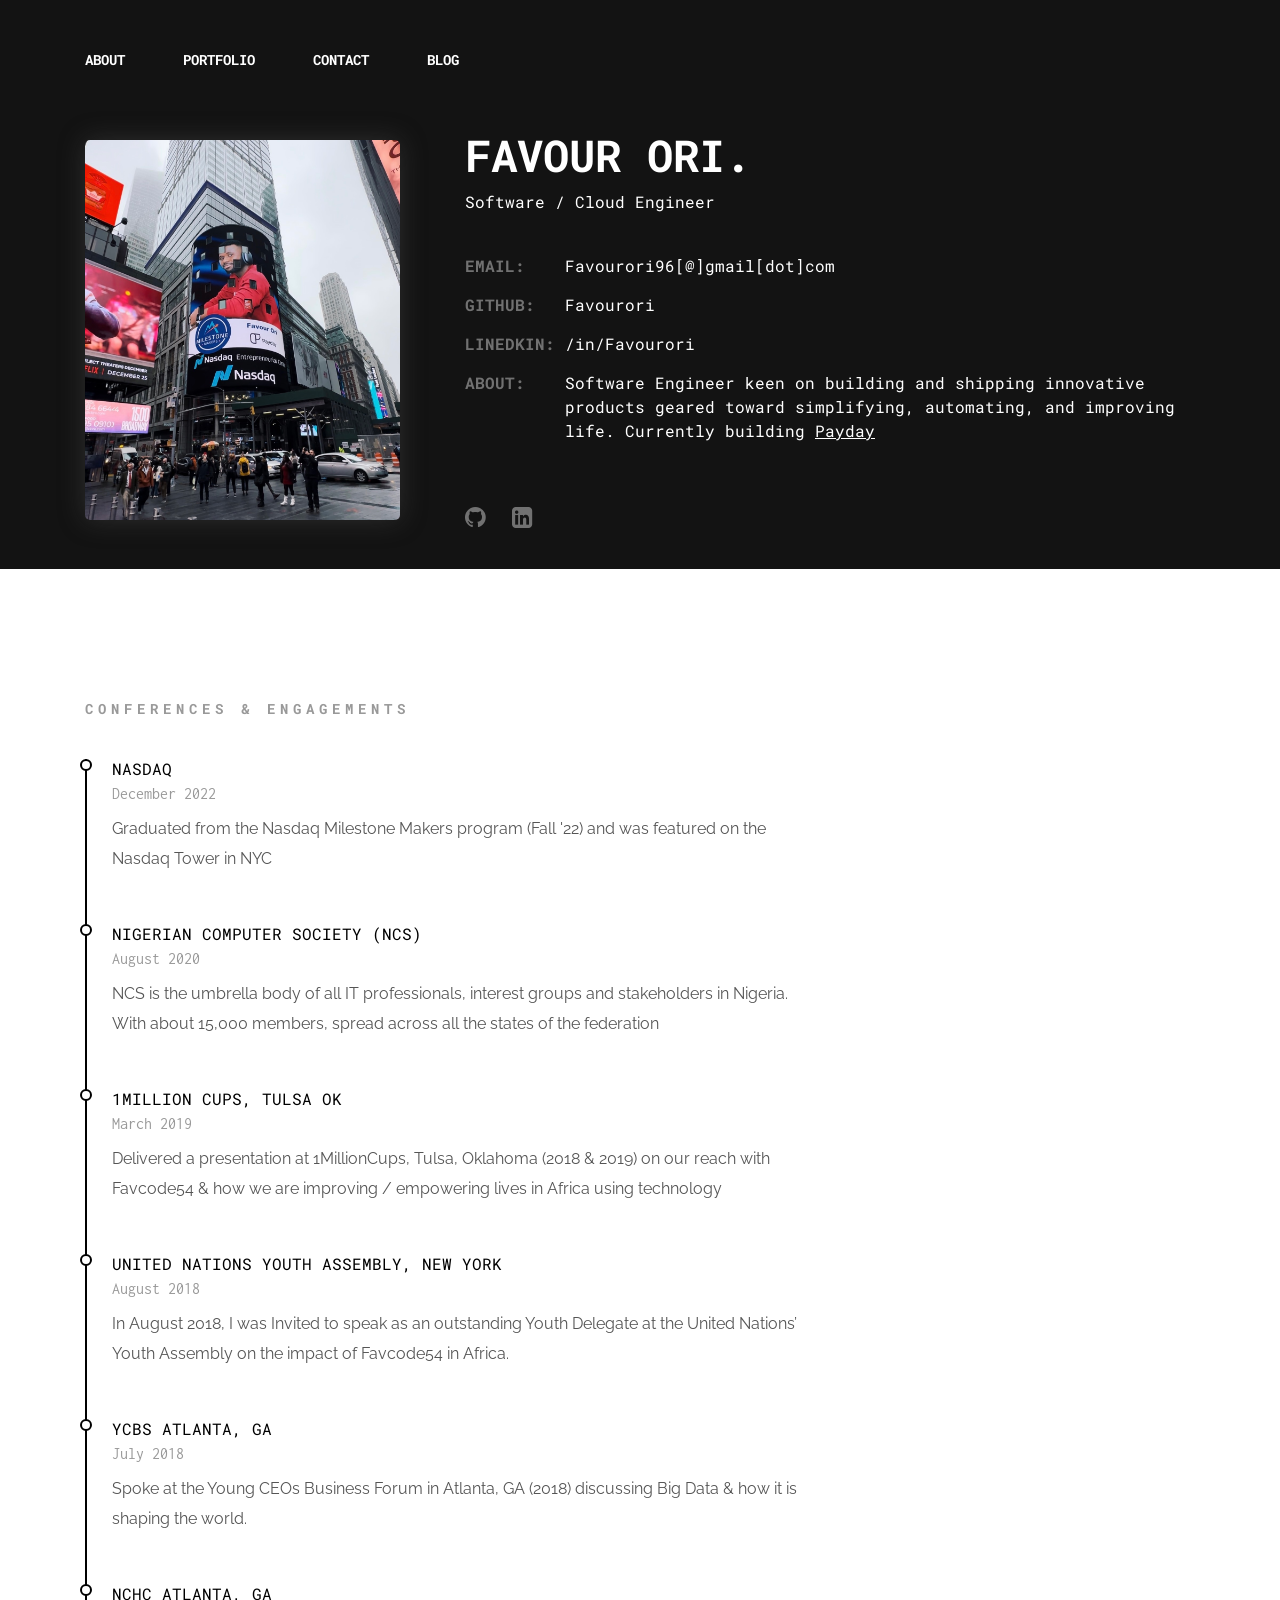
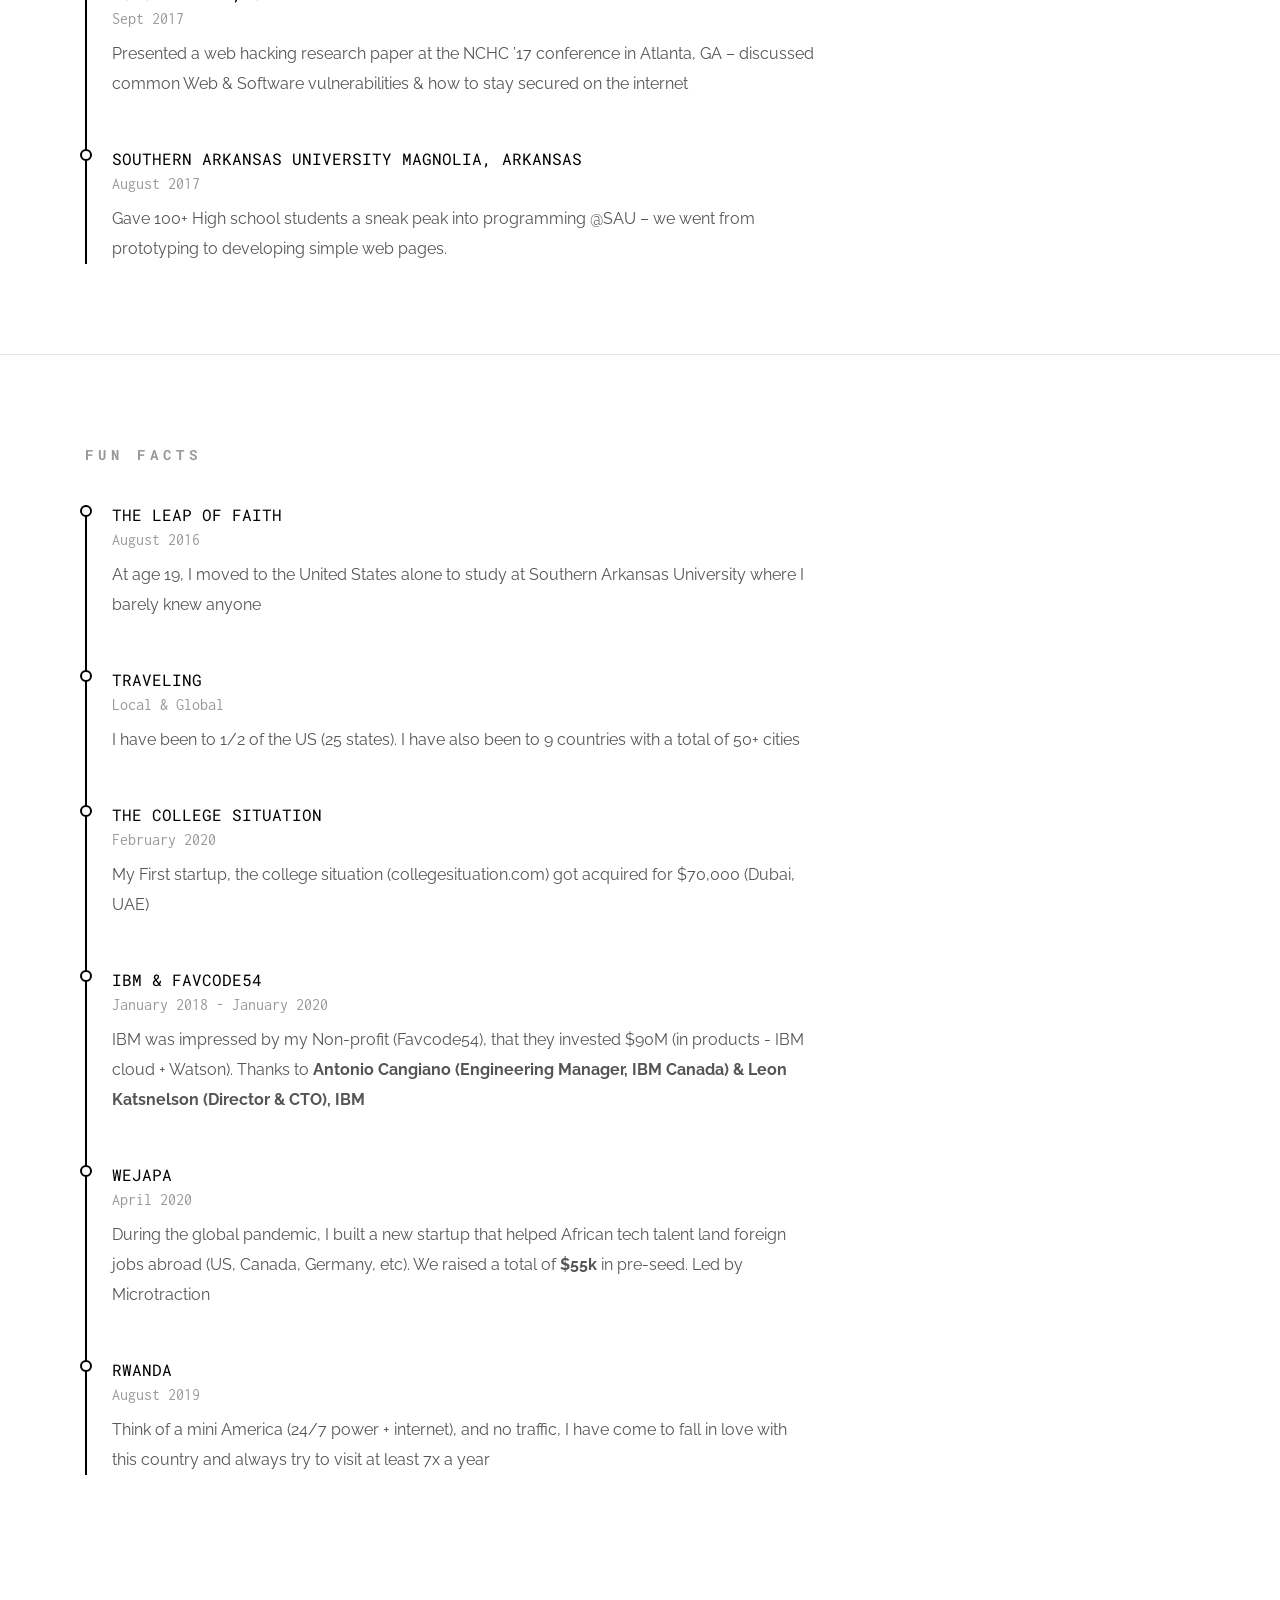
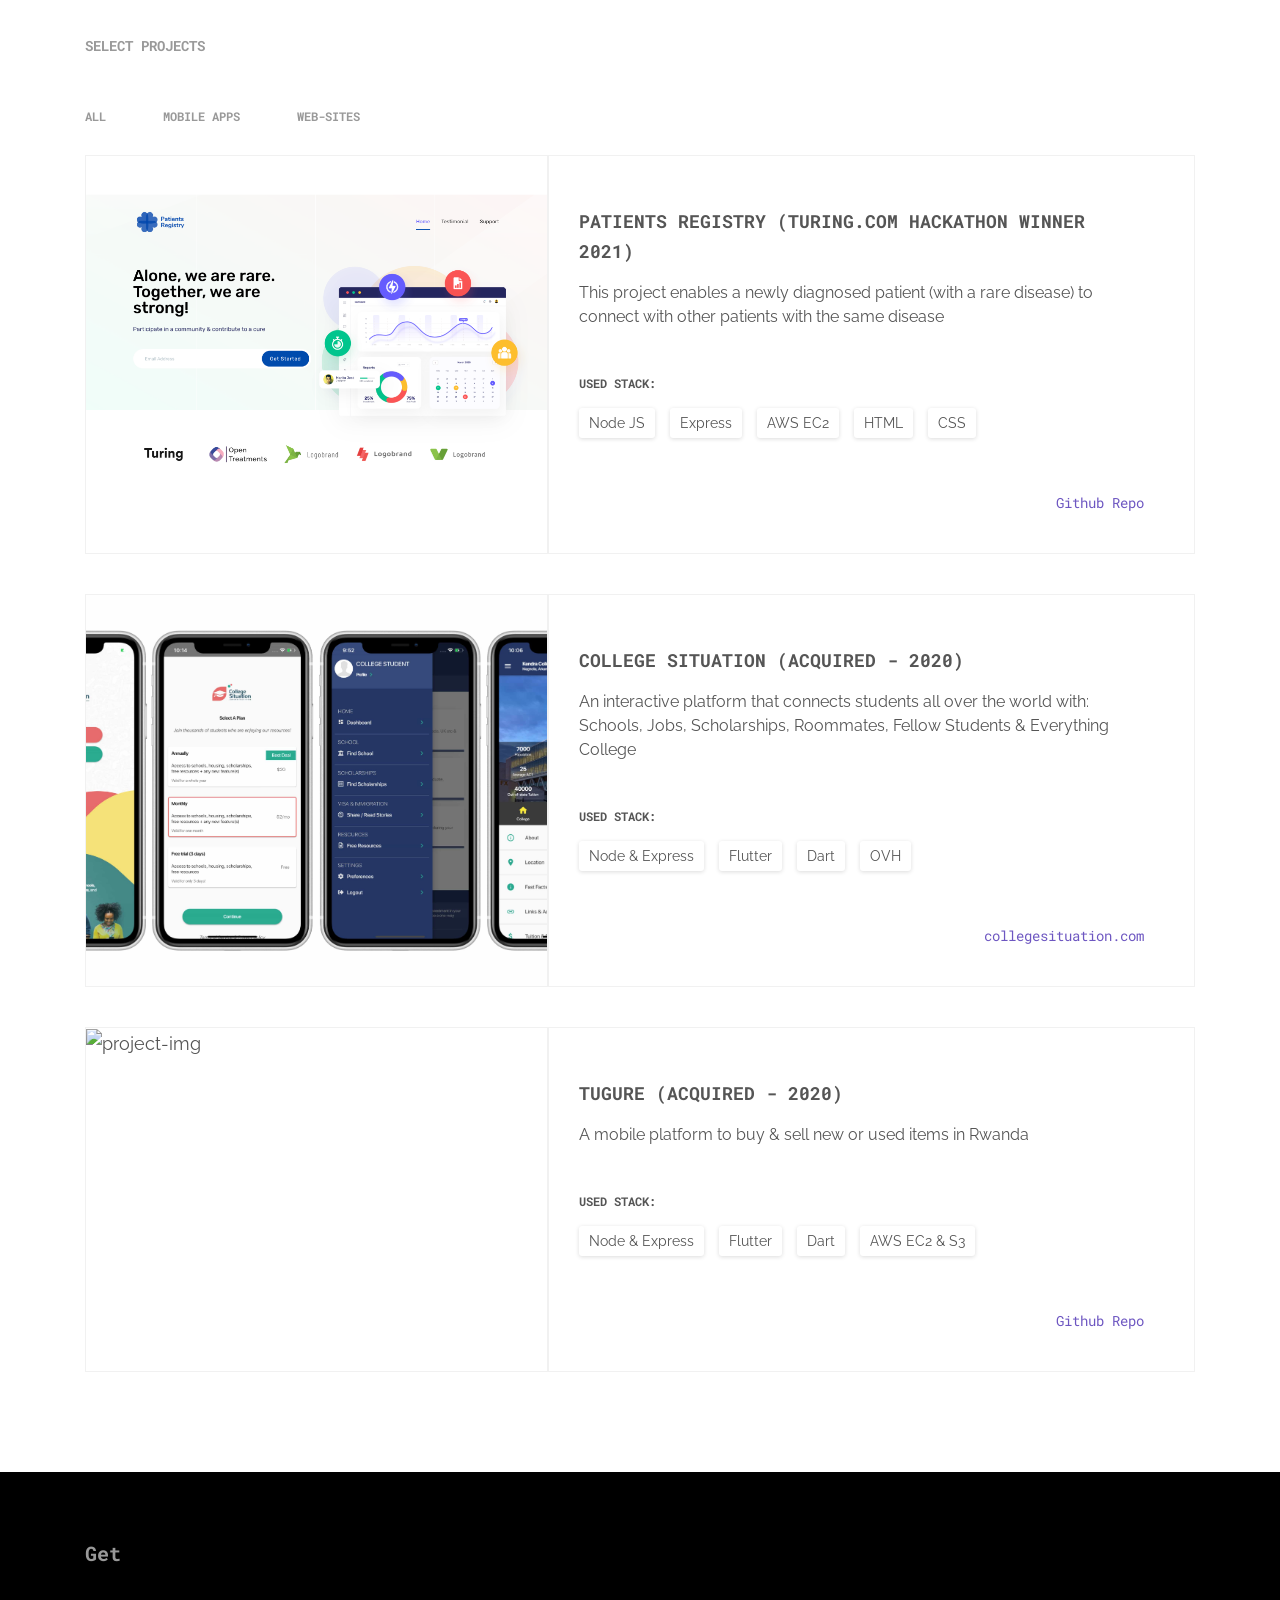
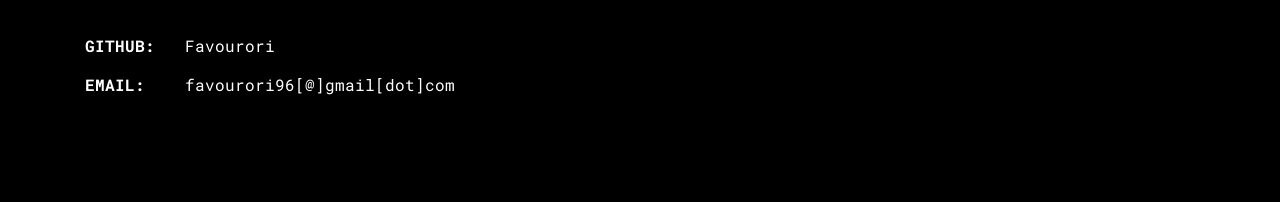
==== commit d0440780: "botify email" ====
--- a/index.html
+++ b/index.html
@@ -79,7 +79,7 @@
             
               
               <dt>Email:</dt>
-              <dd><a href="mailto:favourori96@gmail.com">Favourori96@gmail.com</a></dd>
+              <dd><a href="mailto:favourori96@gmail.com">Favourori96[@]gmail[dot]com</a></dd>
               <dt>Github:</dt>
               <dd><a href="https://github.com/favourori" target="_blank">Favourori</a></dd>
               <dt>Linedkin:</dt>
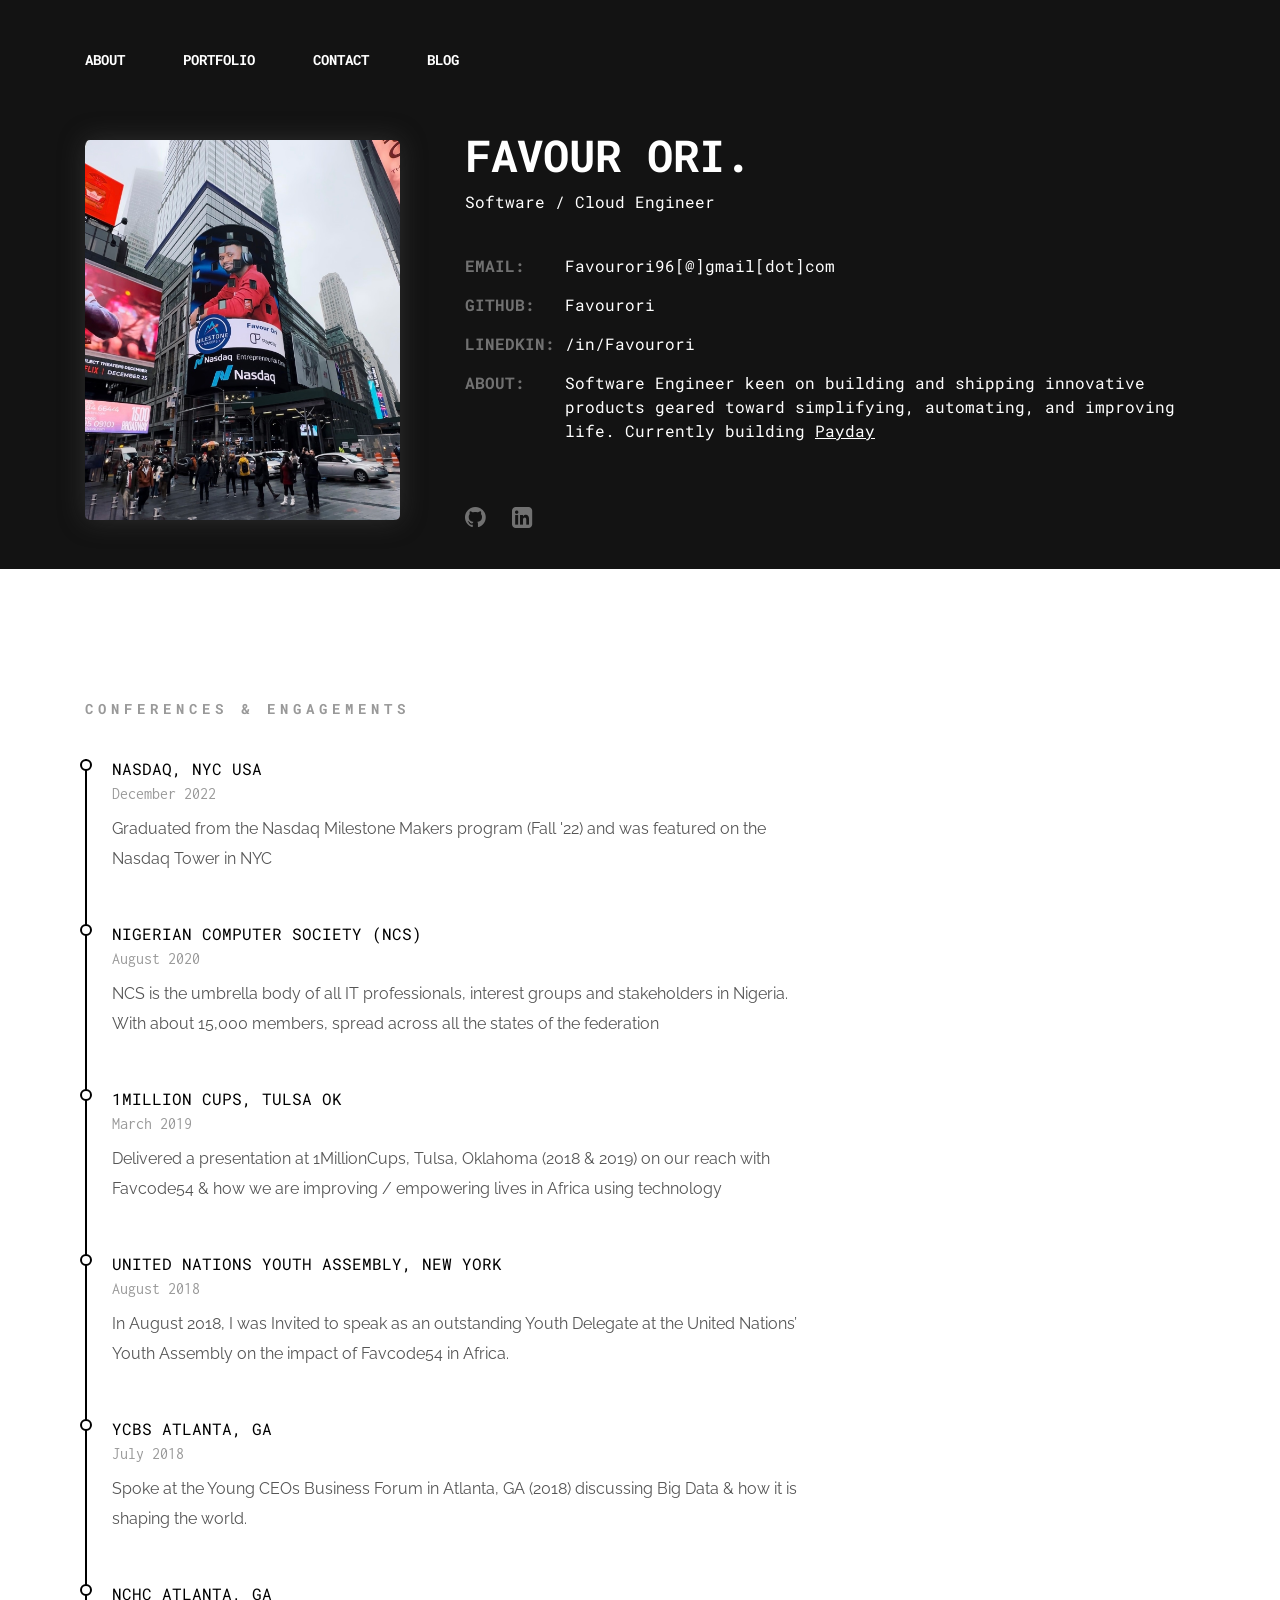
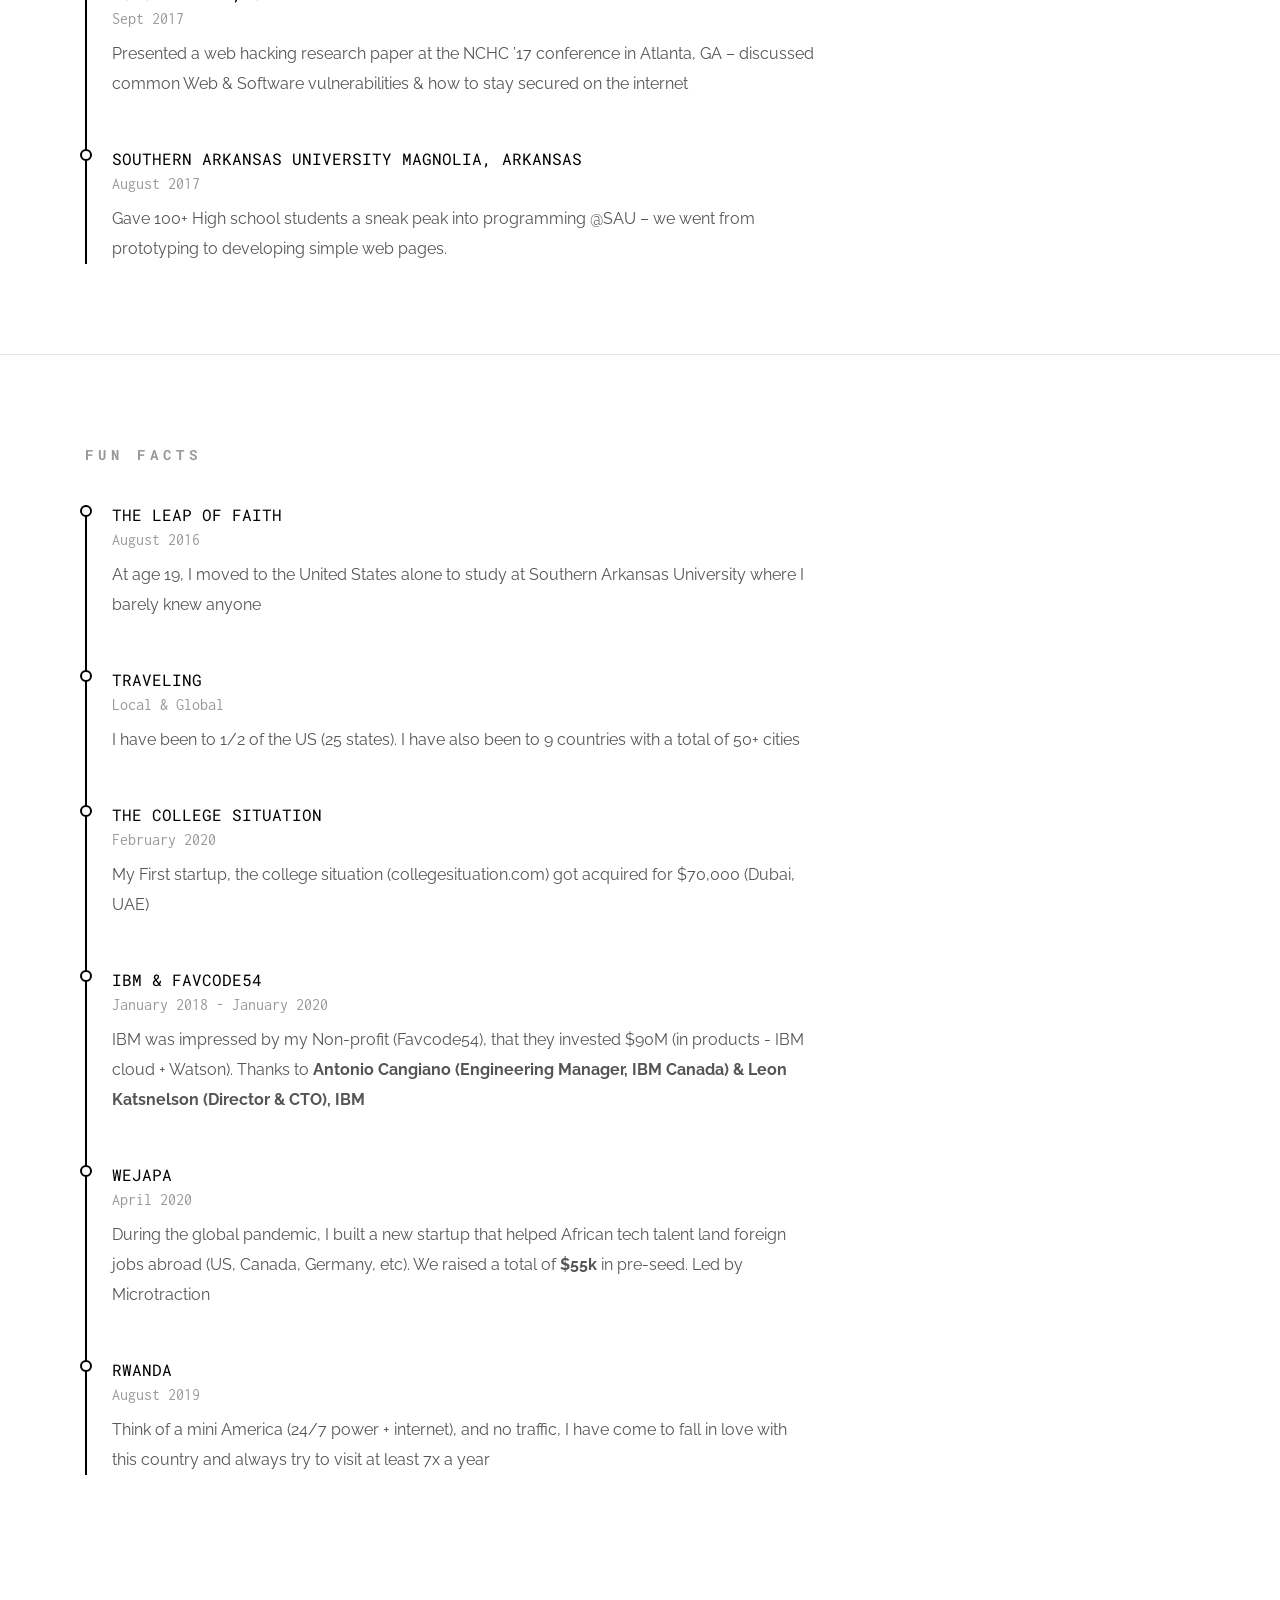
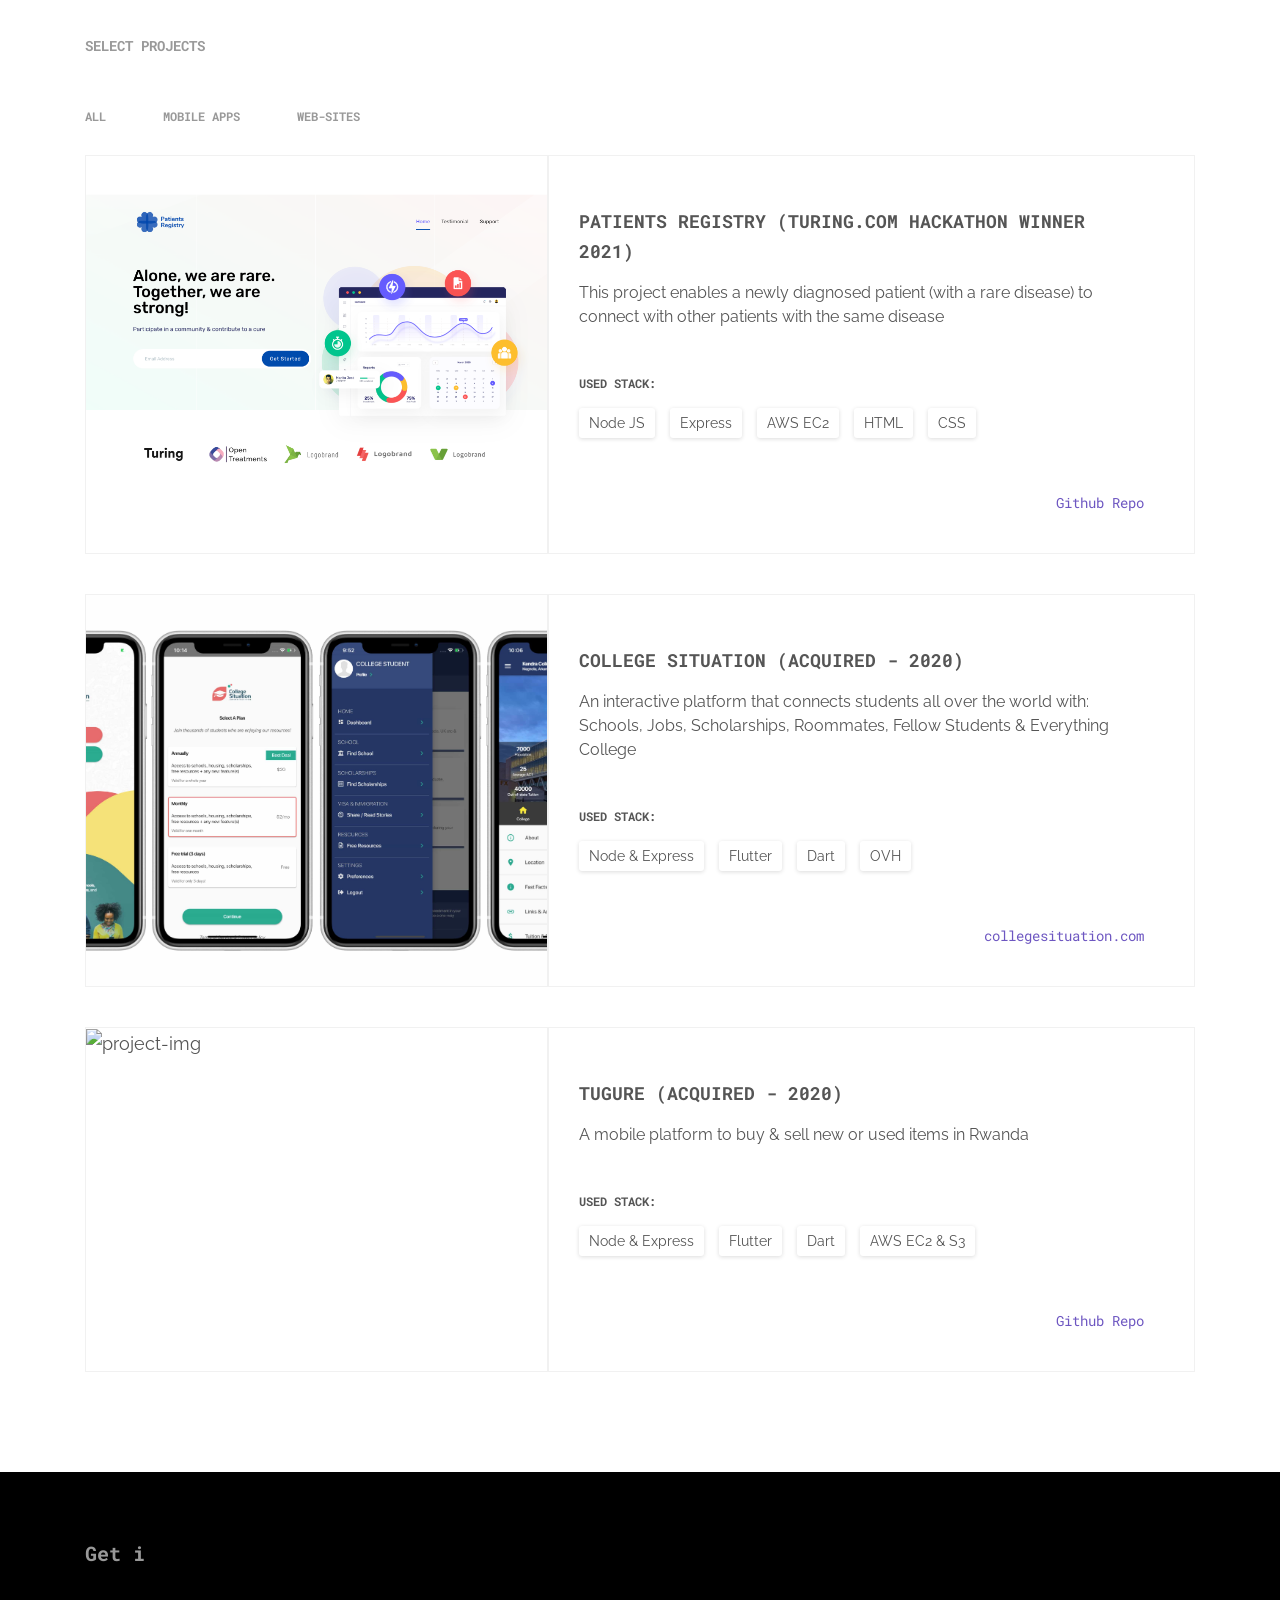
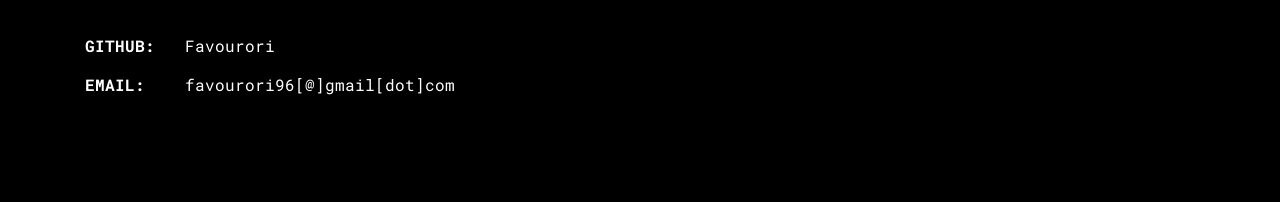
==== commit d983adf0: "added location to nasdq" ====
--- a/index.html
+++ b/index.html
@@ -110,7 +110,7 @@
       <div class="col-md-8 section__resume resume-list">
         <h3 class="resume-list_title">Conferences & Engagements</h3>
         <div class="resume-list__block">
-          <p class="resume-list__block-title">Nasdaq</p>
+          <p class="resume-list__block-title">Nasdaq, NYC USA</p>
           <p class="resume-list__block-date">December 2022</p>
           <p>
            Graduated from the Nasdaq Milestone Makers program (Fall '22) and was featured on the Nasdaq Tower in NYC
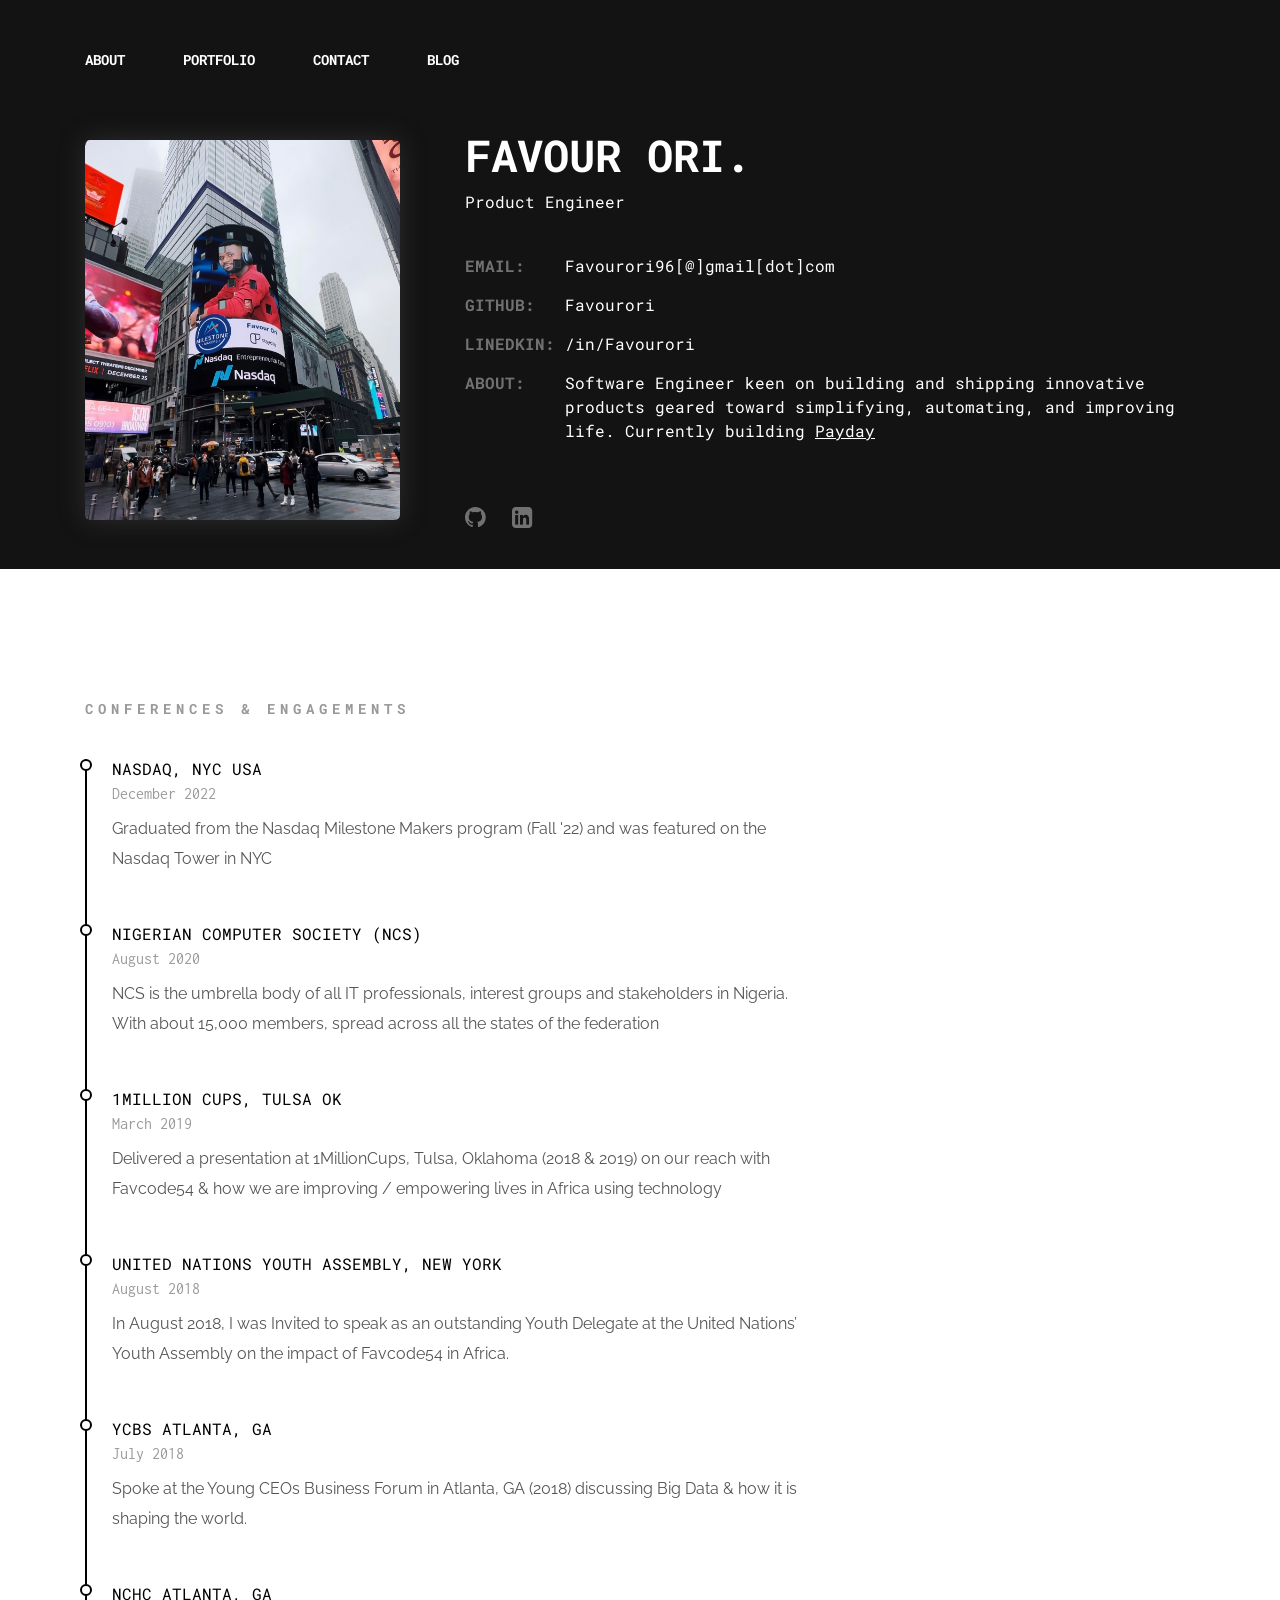
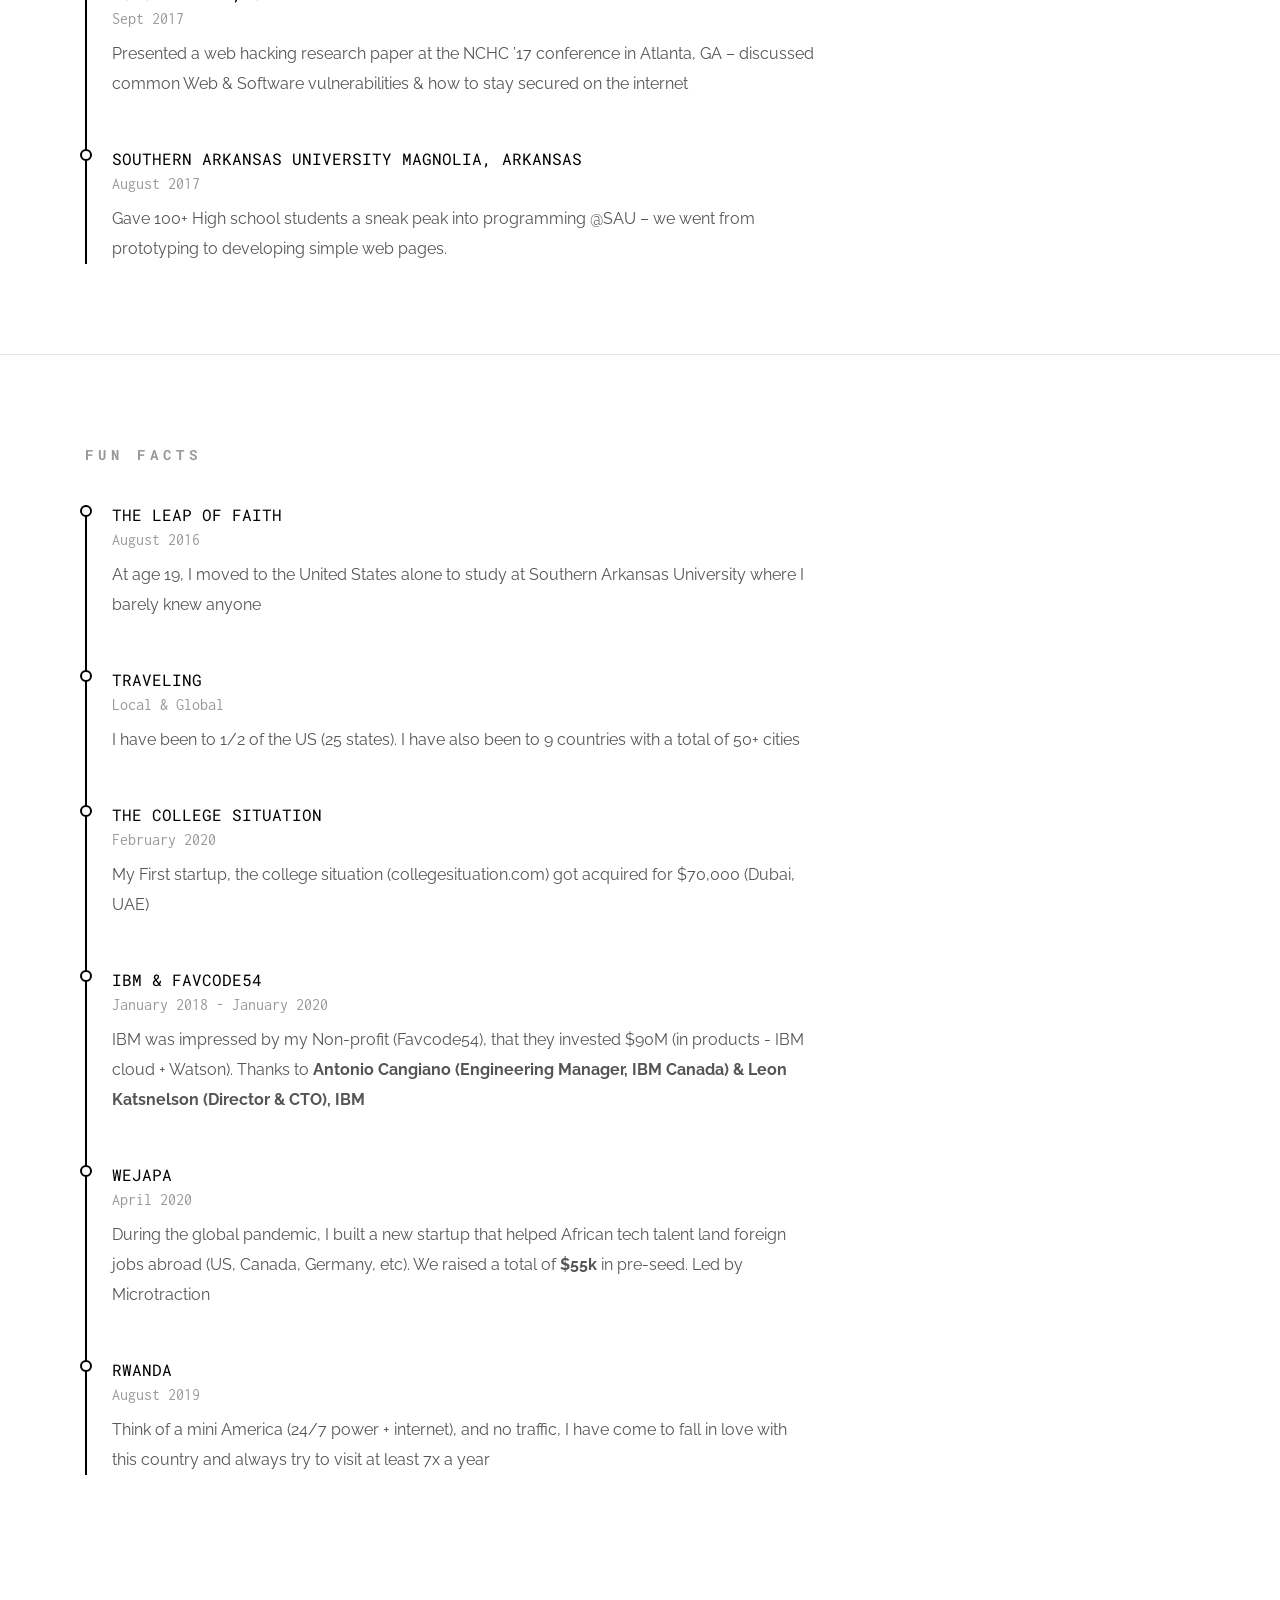
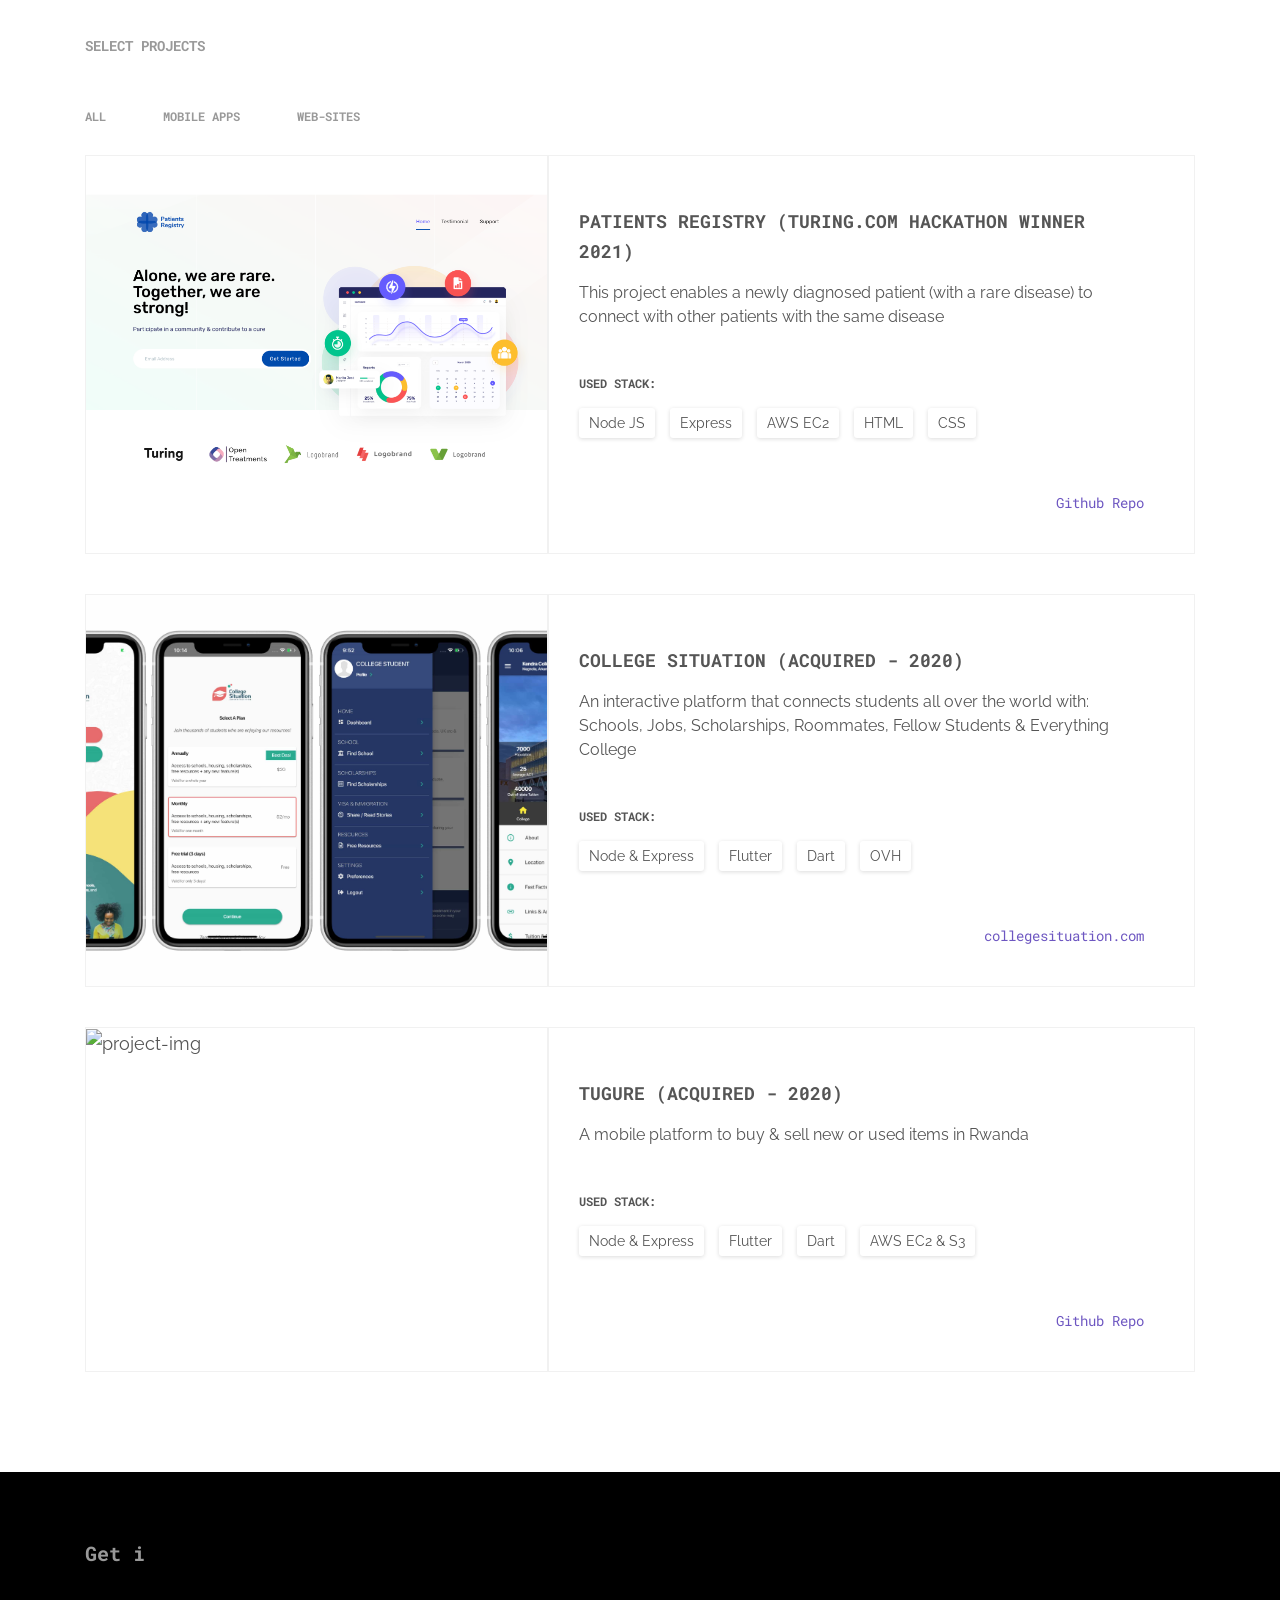
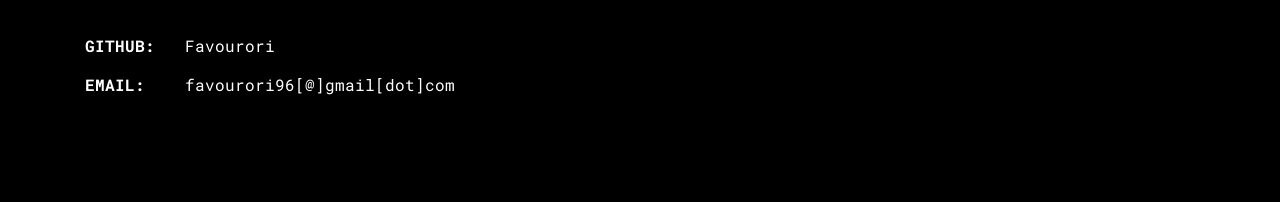
==== commit 4d151043: "updated title" ====
--- a/index.html
+++ b/index.html
@@ -71,7 +71,7 @@
         </div>
         <div class="col-md-8">
           <p class="personal-profile__name">FAVOUR ORI.</p>
-          <p class="personal-profile__work">Software / Cloud Engineer</p>
+          <p class="personal-profile__work">Product Engineer</p>
           <div class="personal-profile__contacts">
             <dl class="contact-list contact-list__opacity-titles">
             
